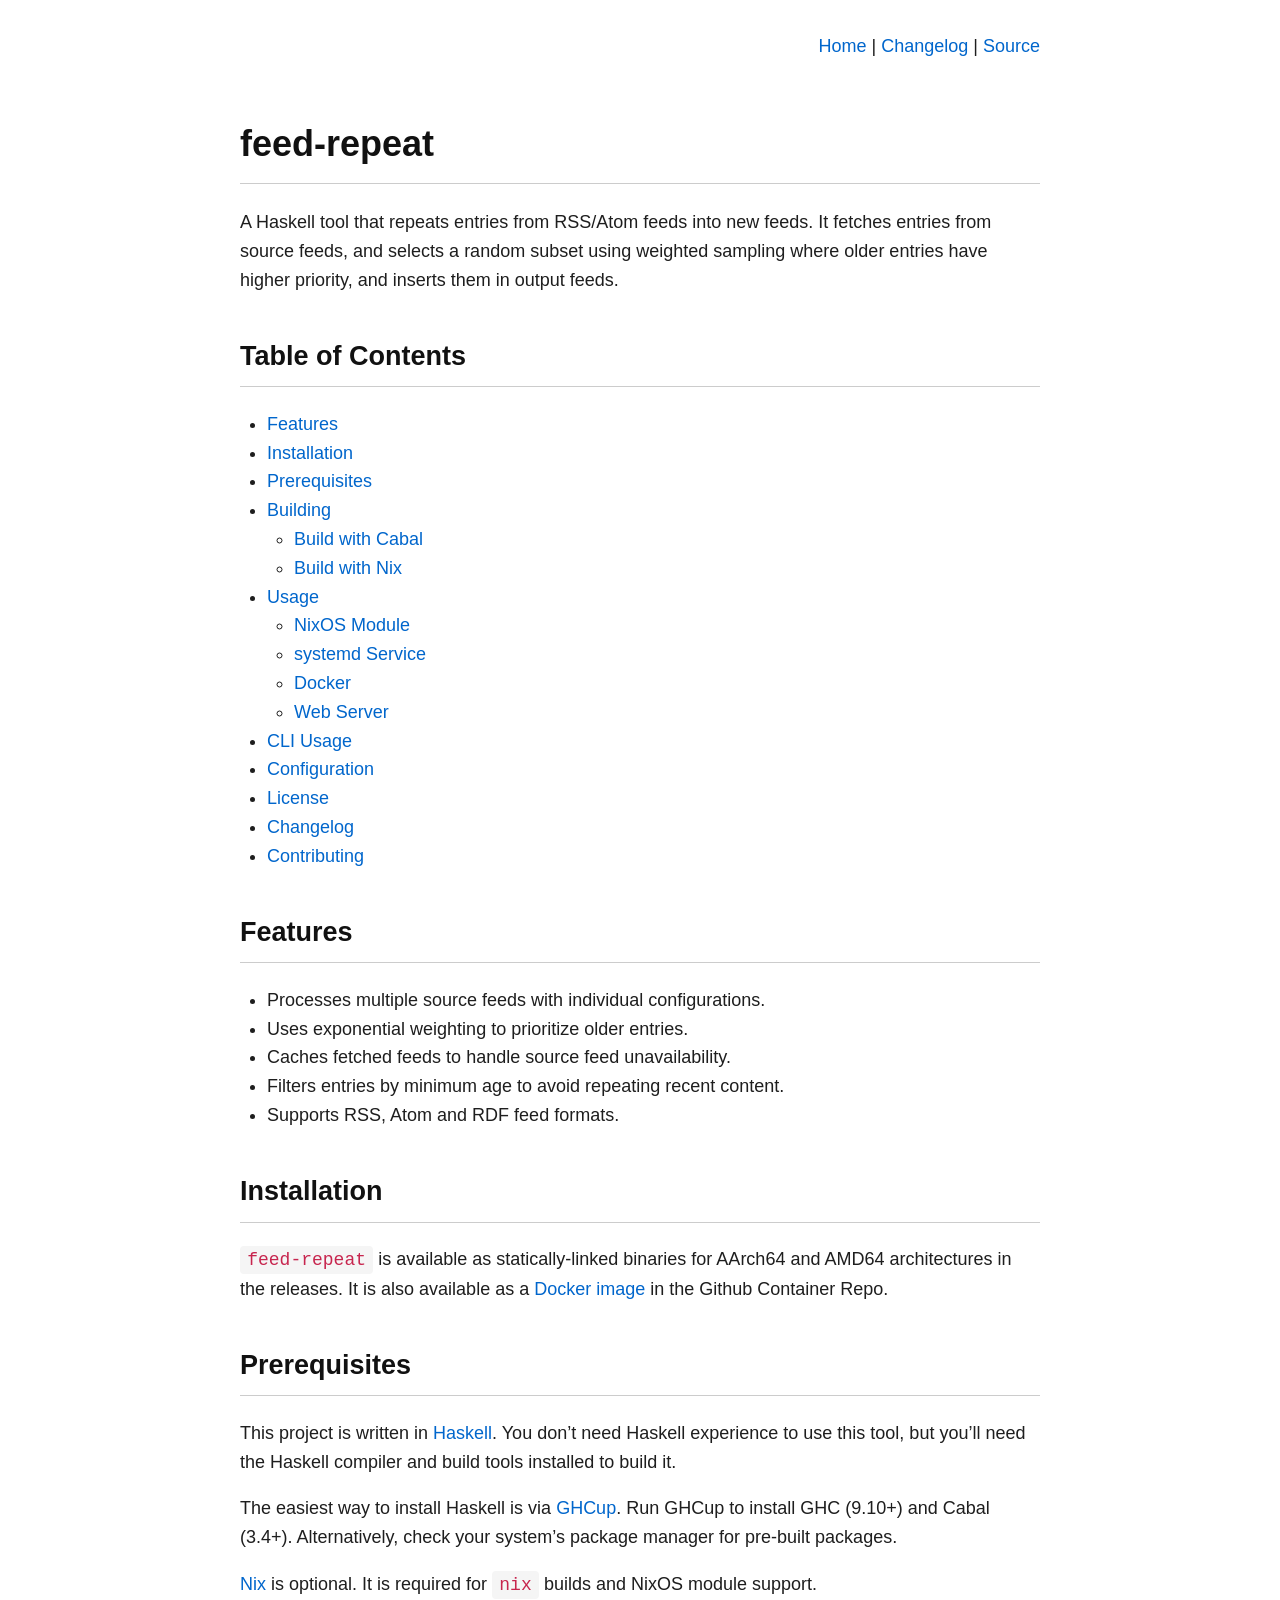
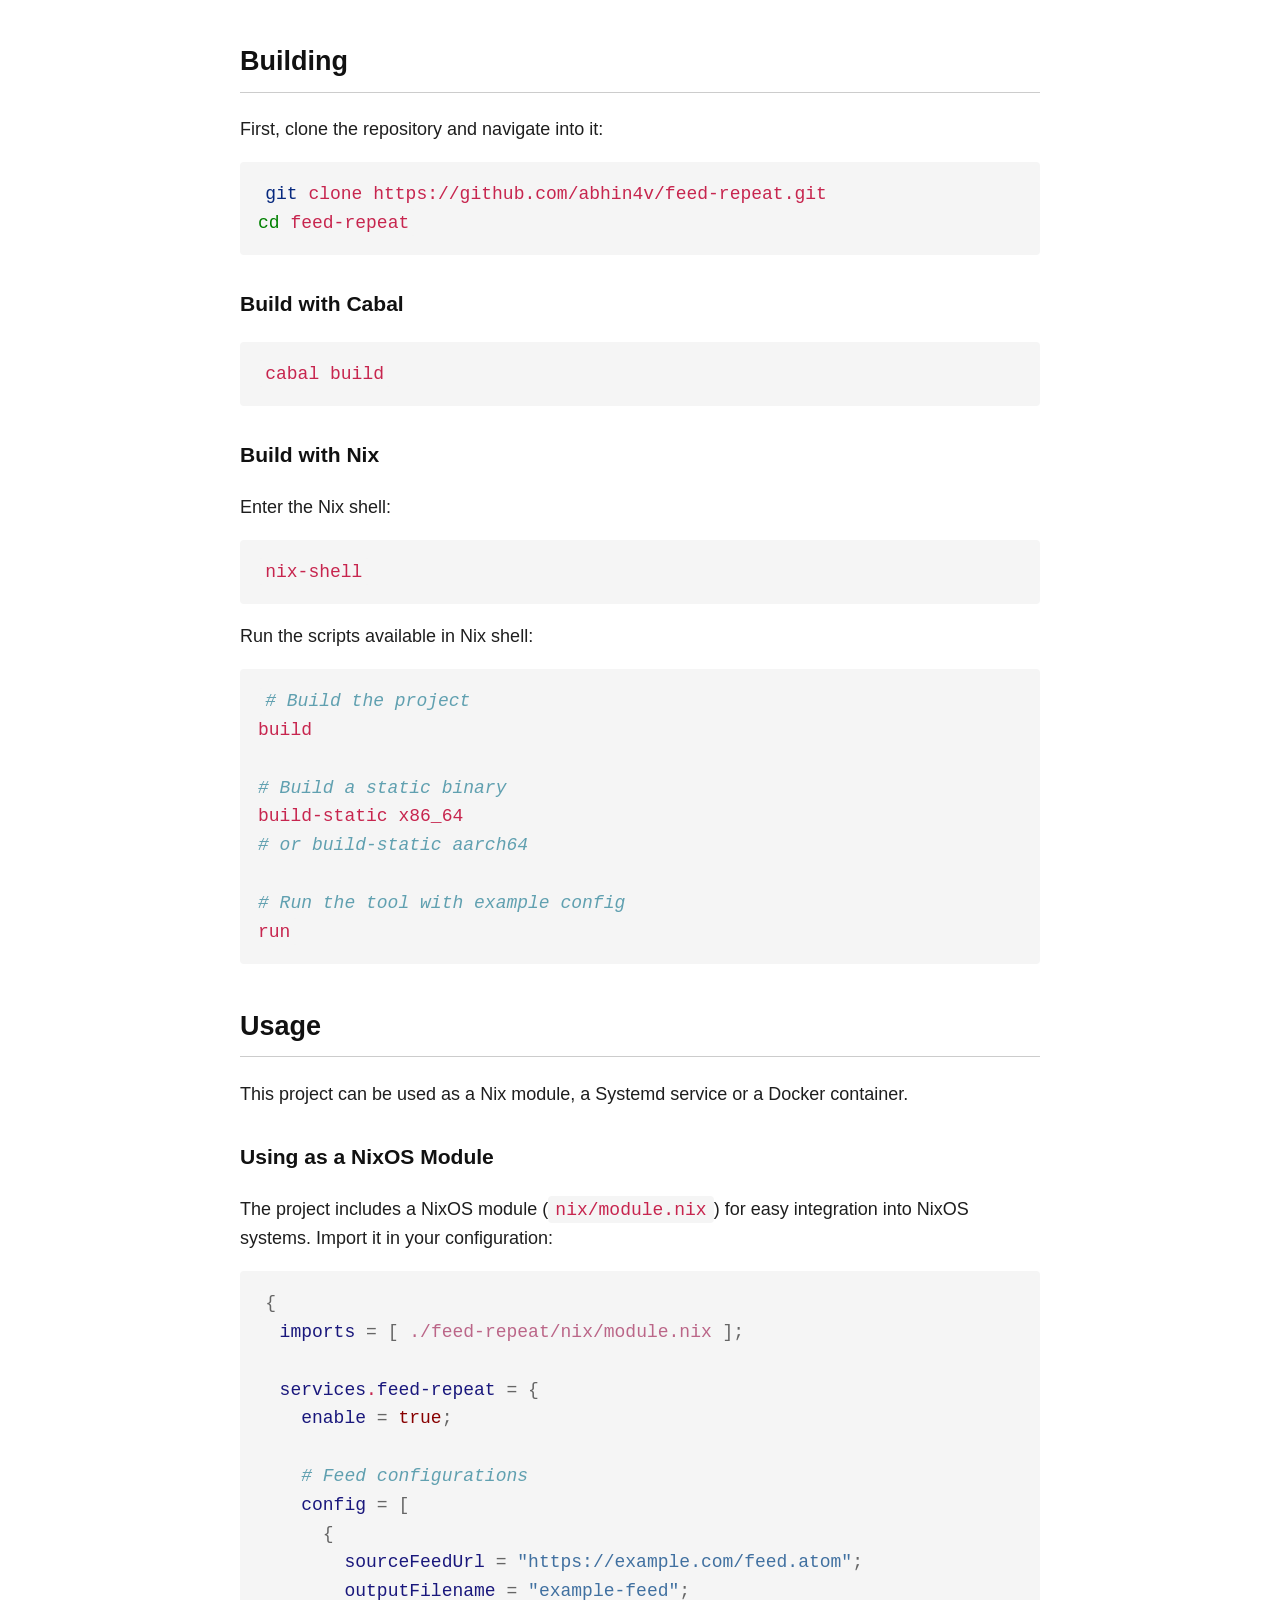
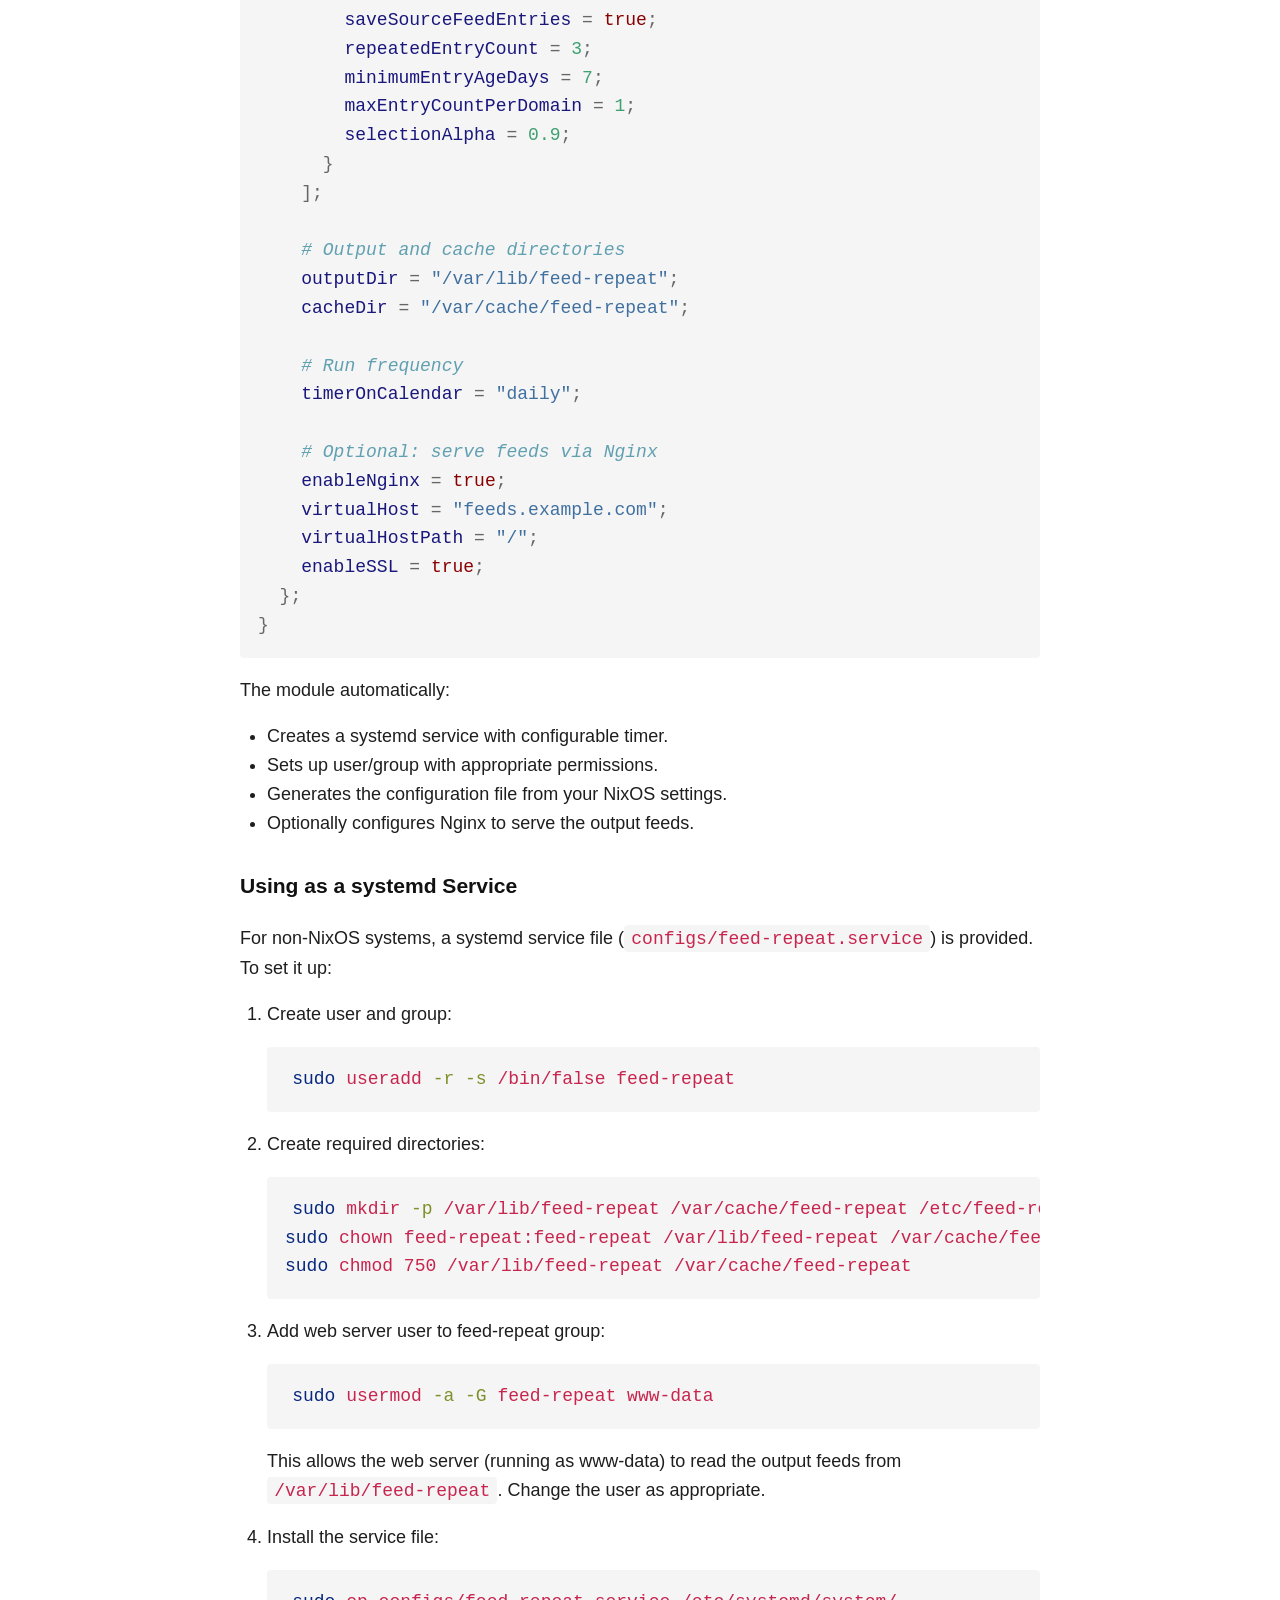
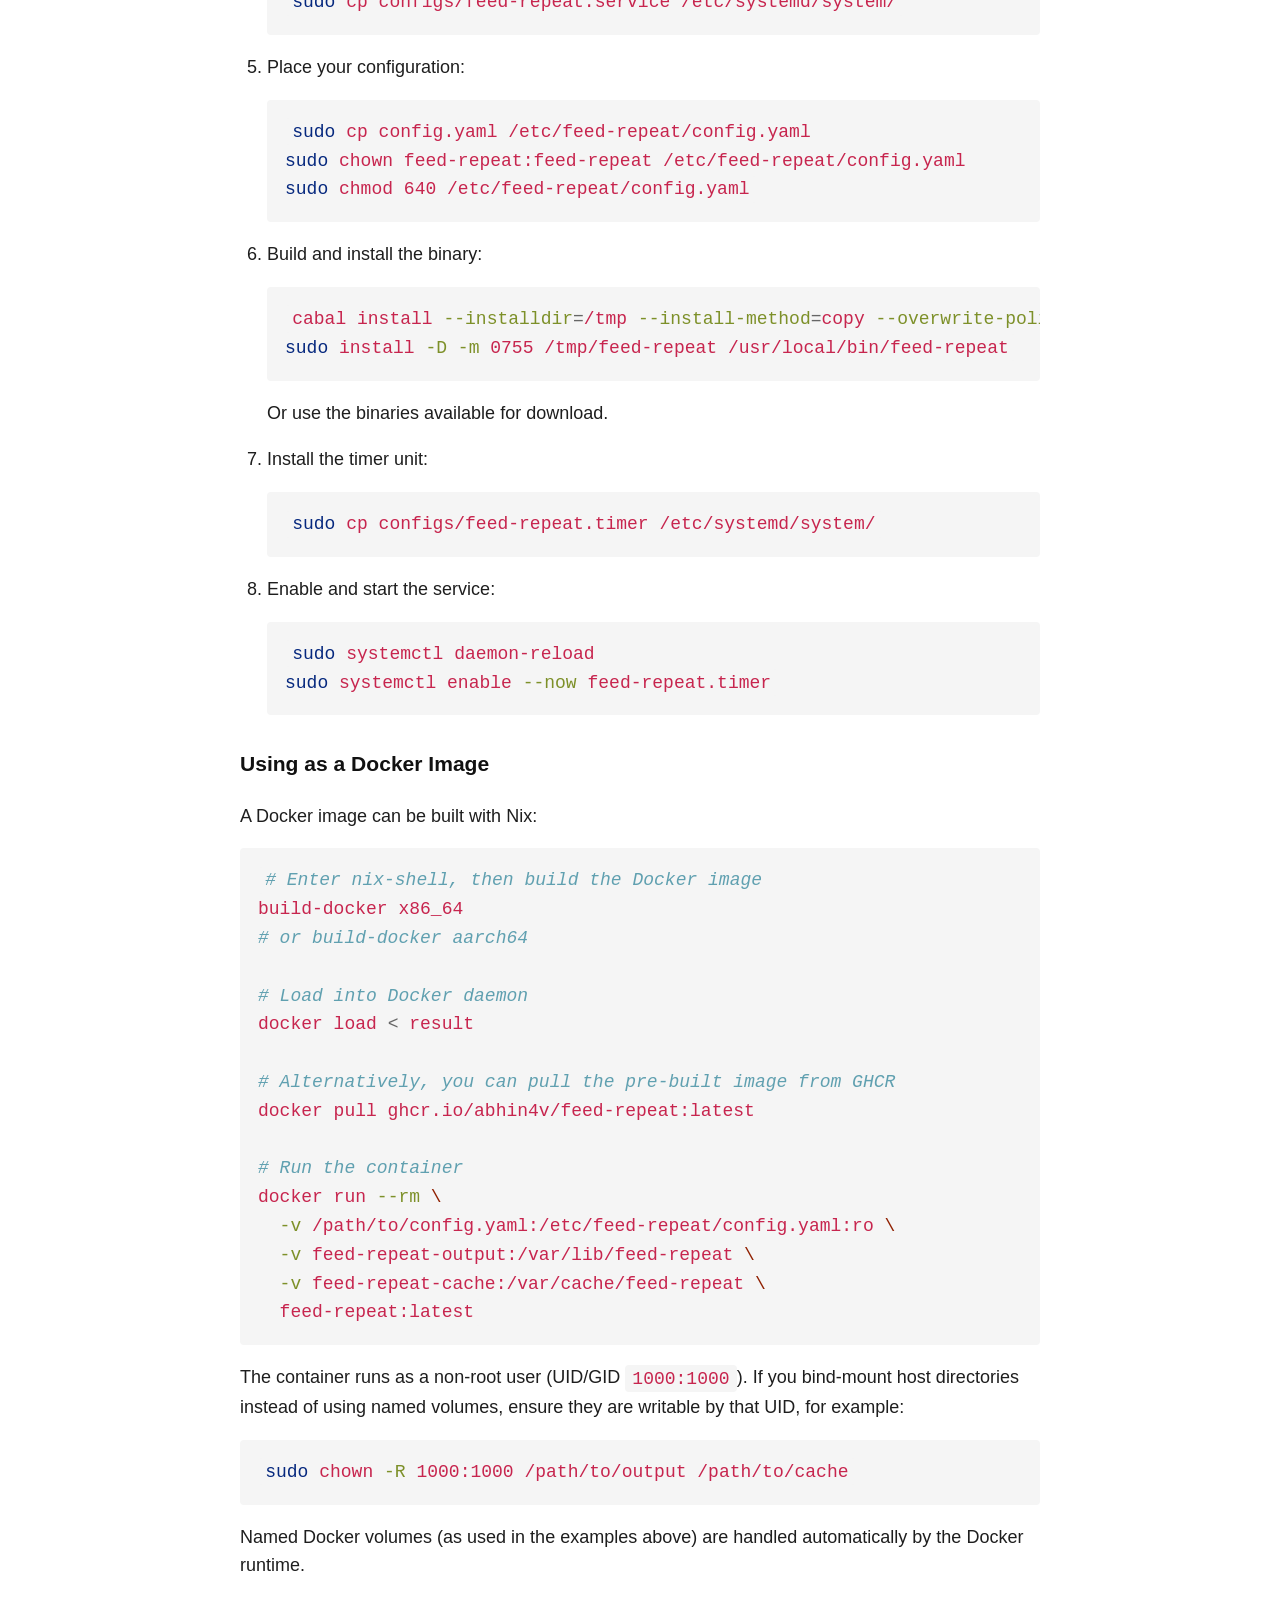
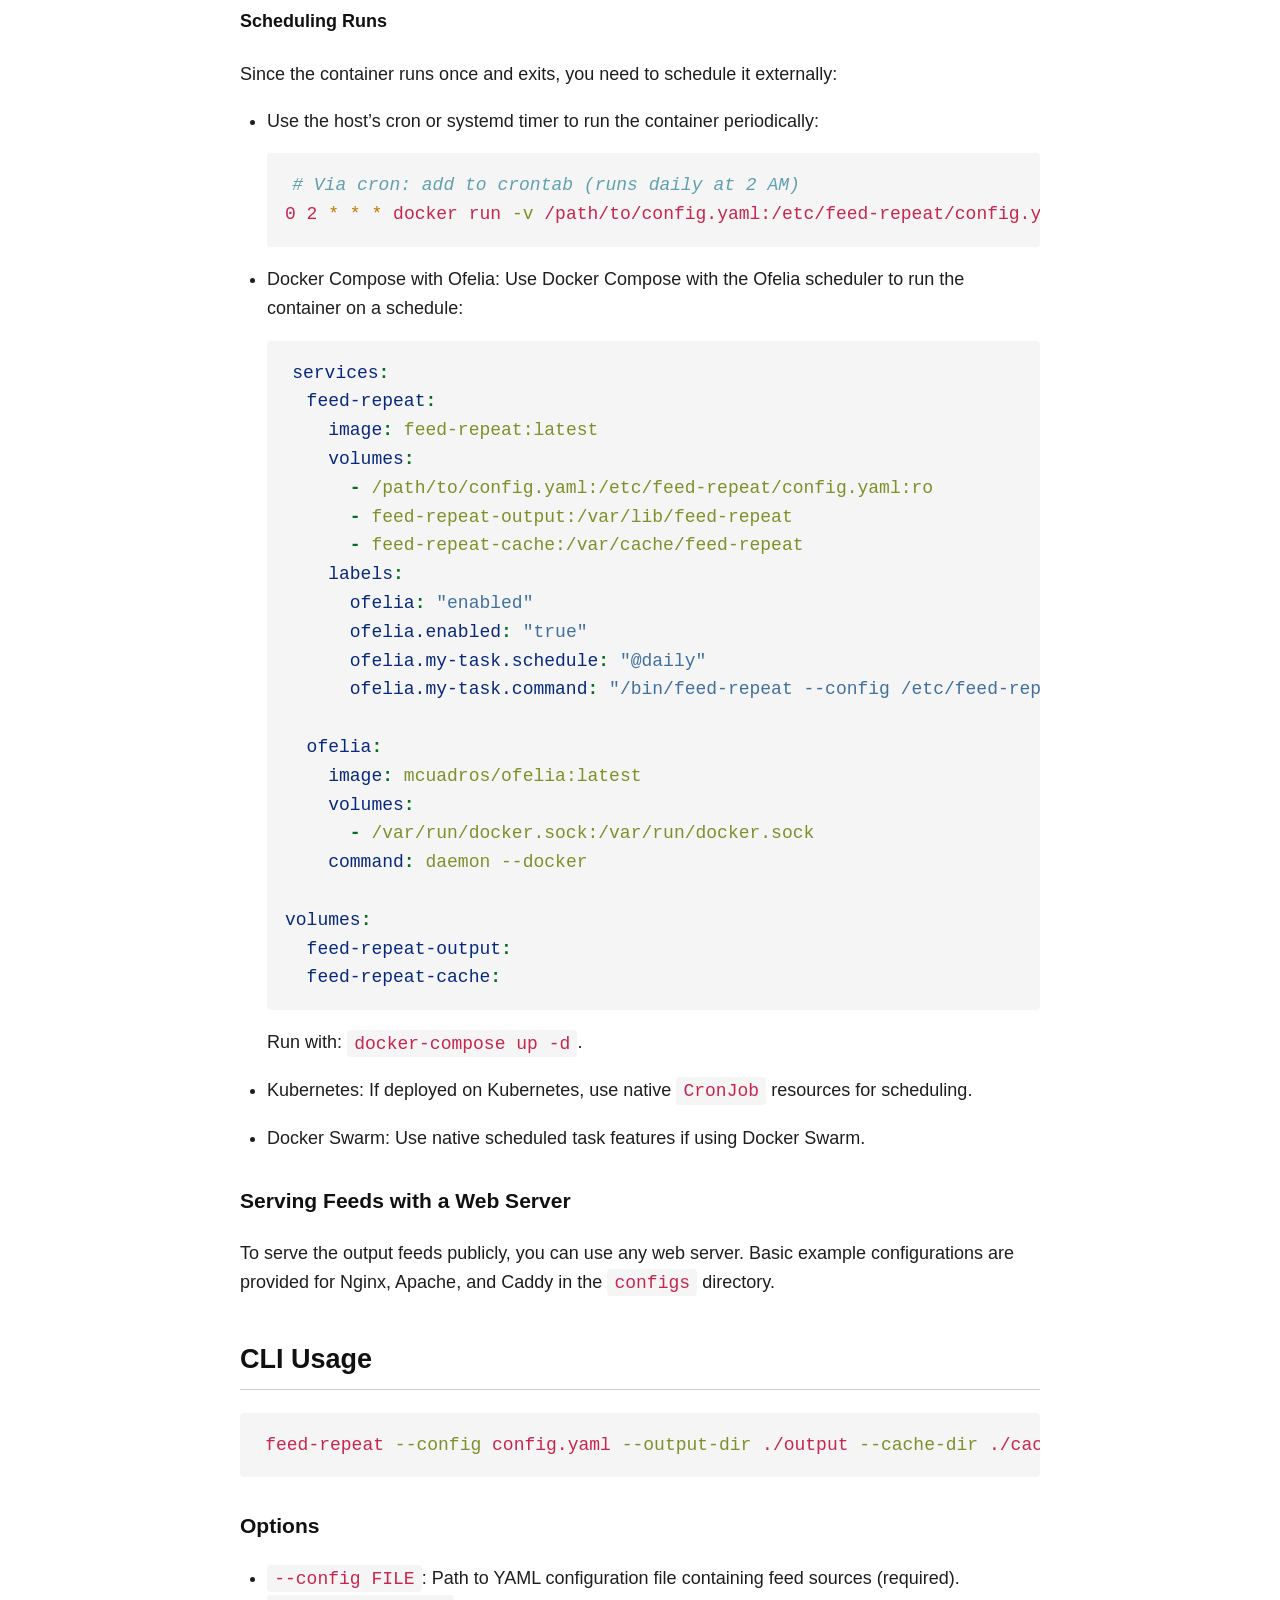
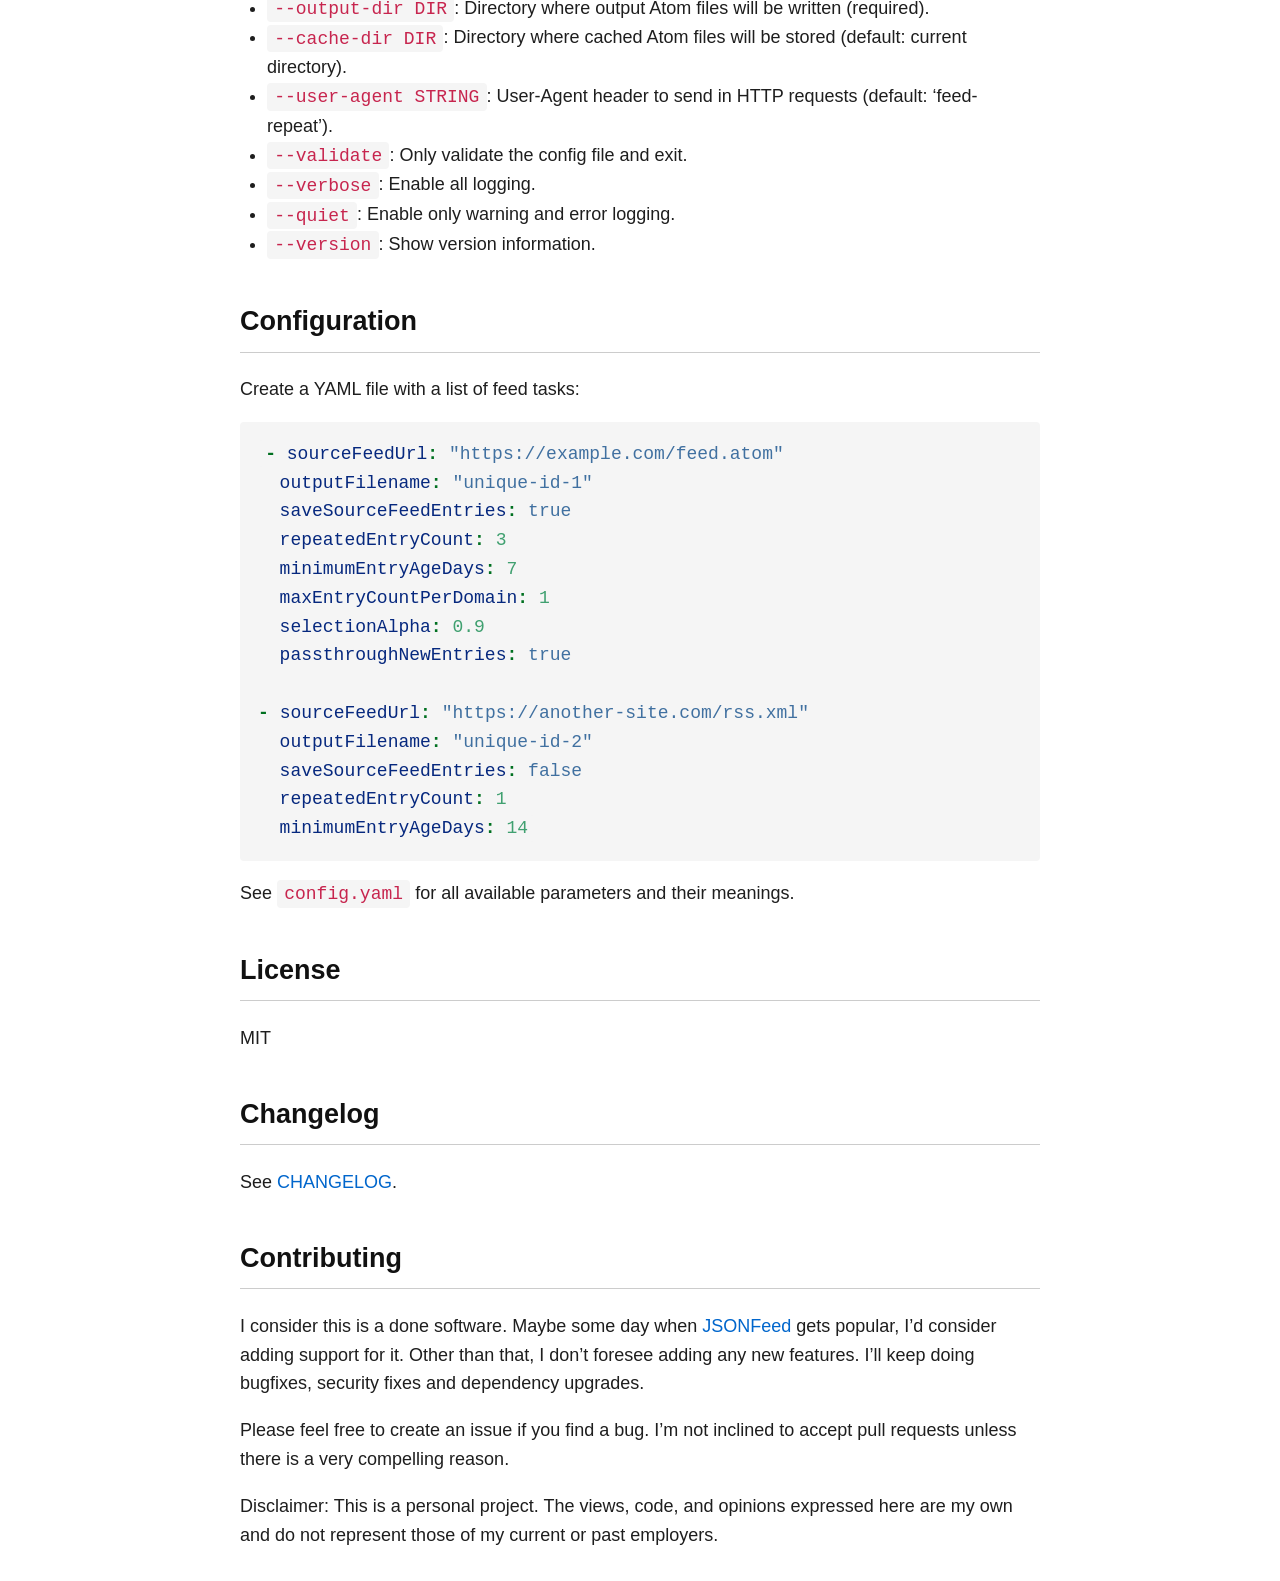
==== docs/index.html @ 61f506f1 "Adds support for configuring user-agent header" ====
<!DOCTYPE html>
<html xmlns="http://www.w3.org/1999/xhtml" lang xml:lang>
<head>
  <meta charset="utf-8" />
  <meta name="generator" content="pandoc" />
  <meta name="viewport" content="width=device-width, initial-scale=1.0, user-scalable=yes" />
  <title>feed-repeat</title>
  <style>
code{white-space: pre-wrap;}
span.smallcaps{font-variant: small-caps;}
div.columns{display: flex; gap: min(4vw, 1.5em);}
div.column{flex: auto; overflow-x: auto;}
div.hanging-indent{margin-left: 1.5em; text-indent: -1.5em;}

ul.task-list[class]{list-style: none;}
ul.task-list li input[type="checkbox"] {
font-size: inherit;
width: 0.8em;
margin: 0 0.8em 0.2em -1.6em;
vertical-align: middle;
}
.display.math{display: block; text-align: center; margin: 0.5rem auto;}

html { -webkit-text-size-adjust: 100%; }
pre > code.sourceCode { white-space: pre; position: relative; }
pre > code.sourceCode > span { display: inline-block; line-height: 1.25; }
pre > code.sourceCode > span:empty { height: 1.2em; }
.sourceCode { overflow: visible; }
code.sourceCode > span { color: inherit; text-decoration: inherit; }
div.sourceCode { margin: 1em 0; }
pre.sourceCode { margin: 0; }
@media screen {
div.sourceCode { overflow: auto; }
}
@media print {
pre > code.sourceCode { white-space: pre-wrap; }
pre > code.sourceCode > span { text-indent: -5em; padding-left: 5em; }
}
pre.numberSource code
{ counter-reset: source-line 0; }
pre.numberSource code > span
{ position: relative; left: -4em; counter-increment: source-line; }
pre.numberSource code > span > a:first-child::before
{ content: counter(source-line);
position: relative; left: -1em; text-align: right; vertical-align: baseline;
border: none; display: inline-block;
-webkit-touch-callout: none; -webkit-user-select: none;
-khtml-user-select: none; -moz-user-select: none;
-ms-user-select: none; user-select: none;
padding: 0 4px; width: 4em;
color: #aaaaaa;
}
pre.numberSource { margin-left: 3em; border-left: 1px solid #aaaaaa; padding-left: 4px; }
div.sourceCode
{ }
@media screen {
pre > code.sourceCode > span > a:first-child::before { text-decoration: underline; }
}
code span.al { color: #ff0000; font-weight: bold; } 
code span.an { color: #60a0b0; font-weight: bold; font-style: italic; } 
code span.at { color: #7d9029; } 
code span.bn { color: #40a070; } 
code span.bu { color: #008000; } 
code span.cf { color: #007020; font-weight: bold; } 
code span.ch { color: #4070a0; } 
code span.cn { color: #880000; } 
code span.co { color: #60a0b0; font-style: italic; } 
code span.cv { color: #60a0b0; font-weight: bold; font-style: italic; } 
code span.do { color: #ba2121; font-style: italic; } 
code span.dt { color: #902000; } 
code span.dv { color: #40a070; } 
code span.er { color: #ff0000; font-weight: bold; } 
code span.ex { } 
code span.fl { color: #40a070; } 
code span.fu { color: #06287e; } 
code span.im { color: #008000; font-weight: bold; } 
code span.in { color: #60a0b0; font-weight: bold; font-style: italic; } 
code span.kw { color: #007020; font-weight: bold; } 
code span.op { color: #666666; } 
code span.ot { color: #007020; } 
code span.pp { color: #bc7a00; } 
code span.sc { color: #4070a0; } 
code span.ss { color: #bb6688; } 
code span.st { color: #4070a0; } 
code span.va { color: #19177c; } 
code span.vs { color: #4070a0; } 
code span.wa { color: #60a0b0; font-weight: bold; font-style: italic; } 
</style>
  <style type="text/css">

body {
background-color: #ffffff;
color: #1e1e1e;
font-family: sans-serif;
font-size: 18px;
line-height: 1.6;
margin: 0 auto;
padding: 2rem;
max-width: 50rem;
}

h1, h2, h3, h4, h5, h6 {
color: #111111;
margin-top: 1.5em;
}
h1, h2 {
border-bottom: 1px solid #ccc;
padding-bottom: 0.3em;
}

a {
color: #0066cc;
text-decoration: none;
}
a:hover {
text-decoration: underline;
}

pre, code {
background-color: #f5f5f5;
color: #c7254e;
padding: 0.2em 0.4em;
border-radius: 4px;
font-family: monospace;
}
pre {
padding: 1em;
overflow-x: auto;
white-space: pre-wrap;
word-wrap: break-word;
}

blockquote {
border-left: 4px solid #ccc;
margin: 1em 0;
padding-left: 1em;
color: #666;
font-style: italic;
}

ul, ol {
padding-left: 1.5em;
}

table {
border-collapse: collapse;
margin: 1em 0;
width: 100%;
display: block;
overflow-x: auto;
}
table, th, td {
border: 1px solid #ccc;
}
th, td {
padding: 0.5em;
}
th {
background: #eee;
color: #111;
}

img, video, iframe {
max-width: 100%;
height: auto;
display: block;
margin: 1em auto;
}

hr {
border: none;
border-top: 1px solid #ccc;
}

p {
margin: 1em 0;
}
nav {
text-align: right;
}</style>
</head>
<body>
<nav><a href="index.html">Home</a> | <a href="CHANGELOG.html">Changelog</a> | <a href="https://github.com/abhin4v/feed-repeat">Source</a></nav>

<h1 id="feed-repeat">feed-repeat</h1>
<p>A Haskell tool that repeats entries from RSS/Atom feeds into new
feeds. It fetches entries from source feeds, and selects a random subset
using weighted sampling where older entries have higher priority, and
inserts them in output feeds.</p>
<h2 id="table-of-contents">Table of Contents</h2>
<ul>
<li><a href="#features">Features</a></li>
<li><a href="#installation">Installation</a></li>
<li><a href="#prerequisites">Prerequisites</a></li>
<li><a href="#building">Building</a>
<ul>
<li><a href="#build-with-cabal">Build with Cabal</a></li>
<li><a href="#build-with-nix">Build with Nix</a></li>
</ul></li>
<li><a href="#usage">Usage</a>
<ul>
<li><a href="#using-as-a-nixos-module">NixOS Module</a></li>
<li><a href="#using-as-a-systemd-service">systemd Service</a></li>
<li><a href="#using-as-a-docker-image">Docker</a></li>
<li><a href="#serving-feeds-with-a-web-server">Web Server</a></li>
</ul></li>
<li><a href="#cli-usage">CLI Usage</a></li>
<li><a href="#configuration">Configuration</a></li>
<li><a href="#license">License</a></li>
<li><a href="#changelog">Changelog</a></li>
<li><a href="#contributing">Contributing</a></li>
</ul>
<h2 id="features">Features</h2>
<ul>
<li>Processes multiple source feeds with individual configurations.</li>
<li>Uses exponential weighting to prioritize older entries.</li>
<li>Caches fetched feeds to handle source feed unavailability.</li>
<li>Filters entries by minimum age to avoid repeating recent
content.</li>
<li>Supports RSS, Atom and RDF feed formats.</li>
</ul>
<h2 id="installation">Installation</h2>
<p><code>feed-repeat</code> is available as statically-linked binaries
for AArch64 and AMD64 architectures in the releases. It is also
available as a <a href="https://github.com/abhin4v/feed-repeat/pkgs/container/feed-repeat">Docker
image</a> in the Github Container Repo.</p>
<h2 id="prerequisites">Prerequisites</h2>
<p>This project is written in <a href="https://www.haskell.org/">Haskell</a>. You don’t need Haskell
experience to use this tool, but you’ll need the Haskell compiler and
build tools installed to build it.</p>
<p>The easiest way to install Haskell is via <a href="https://www.haskell.org/ghcup/">GHCup</a>. Run GHCup to install
GHC (9.10+) and Cabal (3.4+). Alternatively, check your system’s package
manager for pre-built packages.</p>
<p><a href="https://nixos.org">Nix</a> is optional. It is required for
<code>nix</code> builds and NixOS module support.</p>
<h2 id="building">Building</h2>
<p>First, clone the repository and navigate into it:</p>
<div class="sourceCode" id="cb1"><pre class="sourceCode bash"><code class="sourceCode bash"><span id="cb1-1"><a href="#cb1-1" aria-hidden="true" tabindex="-1"></a><span class="fu">git</span> clone https://github.com/abhin4v/feed-repeat.git</span>
<span id="cb1-2"><a href="#cb1-2" aria-hidden="true" tabindex="-1"></a><span class="bu">cd</span> feed-repeat</span></code></pre></div>
<h3 id="build-with-cabal">Build with Cabal</h3>
<div class="sourceCode" id="cb2"><pre class="sourceCode bash"><code class="sourceCode bash"><span id="cb2-1"><a href="#cb2-1" aria-hidden="true" tabindex="-1"></a><span class="ex">cabal</span> build</span></code></pre></div>
<h3 id="build-with-nix">Build with Nix</h3>
<p>Enter the Nix shell:</p>
<div class="sourceCode" id="cb3"><pre class="sourceCode bash"><code class="sourceCode bash"><span id="cb3-1"><a href="#cb3-1" aria-hidden="true" tabindex="-1"></a><span class="ex">nix-shell</span></span></code></pre></div>
<p>Run the scripts available in Nix shell:</p>
<div class="sourceCode" id="cb4"><pre class="sourceCode bash"><code class="sourceCode bash"><span id="cb4-1"><a href="#cb4-1" aria-hidden="true" tabindex="-1"></a><span class="co"># Build the project</span></span>
<span id="cb4-2"><a href="#cb4-2" aria-hidden="true" tabindex="-1"></a><span class="ex">build</span></span>
<span id="cb4-3"><a href="#cb4-3" aria-hidden="true" tabindex="-1"></a></span>
<span id="cb4-4"><a href="#cb4-4" aria-hidden="true" tabindex="-1"></a><span class="co"># Build a static binary</span></span>
<span id="cb4-5"><a href="#cb4-5" aria-hidden="true" tabindex="-1"></a><span class="ex">build-static</span> x86_64</span>
<span id="cb4-6"><a href="#cb4-6" aria-hidden="true" tabindex="-1"></a><span class="co"># or build-static aarch64</span></span>
<span id="cb4-7"><a href="#cb4-7" aria-hidden="true" tabindex="-1"></a></span>
<span id="cb4-8"><a href="#cb4-8" aria-hidden="true" tabindex="-1"></a><span class="co"># Run the tool with example config</span></span>
<span id="cb4-9"><a href="#cb4-9" aria-hidden="true" tabindex="-1"></a><span class="ex">run</span></span></code></pre></div>
<h2 id="usage">Usage</h2>
<p>This project can be used as a Nix module, a Systemd service or a
Docker container.</p>
<h3 id="using-as-a-nixos-module">Using as a NixOS Module</h3>
<p>The project includes a NixOS module (<code>nix/module.nix</code>) for
easy integration into NixOS systems. Import it in your
configuration:</p>
<div class="sourceCode" id="cb5"><pre class="sourceCode nix"><code class="sourceCode nix"><span id="cb5-1"><a href="#cb5-1" aria-hidden="true" tabindex="-1"></a><span class="op">{</span></span>
<span id="cb5-2"><a href="#cb5-2" aria-hidden="true" tabindex="-1"></a>  <span class="va">imports</span> <span class="op">=</span> <span class="op">[</span> <span class="ss">./feed-repeat/nix/module.nix</span> <span class="op">];</span></span>
<span id="cb5-3"><a href="#cb5-3" aria-hidden="true" tabindex="-1"></a></span>
<span id="cb5-4"><a href="#cb5-4" aria-hidden="true" tabindex="-1"></a>  <span class="va">services</span>.<span class="va">feed-repeat</span> <span class="op">=</span> <span class="op">{</span></span>
<span id="cb5-5"><a href="#cb5-5" aria-hidden="true" tabindex="-1"></a>    <span class="va">enable</span> <span class="op">=</span> <span class="cn">true</span><span class="op">;</span></span>
<span id="cb5-6"><a href="#cb5-6" aria-hidden="true" tabindex="-1"></a>    </span>
<span id="cb5-7"><a href="#cb5-7" aria-hidden="true" tabindex="-1"></a>    <span class="co"># Feed configurations</span></span>
<span id="cb5-8"><a href="#cb5-8" aria-hidden="true" tabindex="-1"></a>    <span class="va">config</span> <span class="op">=</span> <span class="op">[</span></span>
<span id="cb5-9"><a href="#cb5-9" aria-hidden="true" tabindex="-1"></a>      <span class="op">{</span></span>
<span id="cb5-10"><a href="#cb5-10" aria-hidden="true" tabindex="-1"></a>        <span class="va">sourceFeedUrl</span> <span class="op">=</span> <span class="st">&quot;https://example.com/feed.atom&quot;</span><span class="op">;</span></span>
<span id="cb5-11"><a href="#cb5-11" aria-hidden="true" tabindex="-1"></a>        <span class="va">outputFilename</span> <span class="op">=</span> <span class="st">&quot;example-feed&quot;</span><span class="op">;</span></span>
<span id="cb5-12"><a href="#cb5-12" aria-hidden="true" tabindex="-1"></a>        <span class="va">saveSourceFeedEntries</span> <span class="op">=</span> <span class="cn">true</span><span class="op">;</span></span>
<span id="cb5-13"><a href="#cb5-13" aria-hidden="true" tabindex="-1"></a>        <span class="va">repeatedEntryCount</span> <span class="op">=</span> <span class="dv">3</span><span class="op">;</span></span>
<span id="cb5-14"><a href="#cb5-14" aria-hidden="true" tabindex="-1"></a>        <span class="va">minimumEntryAgeDays</span> <span class="op">=</span> <span class="dv">7</span><span class="op">;</span></span>
<span id="cb5-15"><a href="#cb5-15" aria-hidden="true" tabindex="-1"></a>        <span class="va">maxEntryCountPerDomain</span> <span class="op">=</span> <span class="dv">1</span><span class="op">;</span></span>
<span id="cb5-16"><a href="#cb5-16" aria-hidden="true" tabindex="-1"></a>        <span class="va">selectionAlpha</span> <span class="op">=</span> <span class="fl">0.9</span><span class="op">;</span></span>
<span id="cb5-17"><a href="#cb5-17" aria-hidden="true" tabindex="-1"></a>      <span class="op">}</span></span>
<span id="cb5-18"><a href="#cb5-18" aria-hidden="true" tabindex="-1"></a>    <span class="op">];</span></span>
<span id="cb5-19"><a href="#cb5-19" aria-hidden="true" tabindex="-1"></a>    </span>
<span id="cb5-20"><a href="#cb5-20" aria-hidden="true" tabindex="-1"></a>    <span class="co"># Output and cache directories</span></span>
<span id="cb5-21"><a href="#cb5-21" aria-hidden="true" tabindex="-1"></a>    <span class="va">outputDir</span> <span class="op">=</span> <span class="st">&quot;/var/lib/feed-repeat&quot;</span><span class="op">;</span></span>
<span id="cb5-22"><a href="#cb5-22" aria-hidden="true" tabindex="-1"></a>    <span class="va">cacheDir</span> <span class="op">=</span> <span class="st">&quot;/var/cache/feed-repeat&quot;</span><span class="op">;</span></span>
<span id="cb5-23"><a href="#cb5-23" aria-hidden="true" tabindex="-1"></a>    </span>
<span id="cb5-24"><a href="#cb5-24" aria-hidden="true" tabindex="-1"></a>    <span class="co"># Run frequency</span></span>
<span id="cb5-25"><a href="#cb5-25" aria-hidden="true" tabindex="-1"></a>    <span class="va">timerOnCalendar</span> <span class="op">=</span> <span class="st">&quot;daily&quot;</span><span class="op">;</span></span>
<span id="cb5-26"><a href="#cb5-26" aria-hidden="true" tabindex="-1"></a>    </span>
<span id="cb5-27"><a href="#cb5-27" aria-hidden="true" tabindex="-1"></a>    <span class="co"># Optional: serve feeds via Nginx</span></span>
<span id="cb5-28"><a href="#cb5-28" aria-hidden="true" tabindex="-1"></a>    <span class="va">enableNginx</span> <span class="op">=</span> <span class="cn">true</span><span class="op">;</span></span>
<span id="cb5-29"><a href="#cb5-29" aria-hidden="true" tabindex="-1"></a>    <span class="va">virtualHost</span> <span class="op">=</span> <span class="st">&quot;feeds.example.com&quot;</span><span class="op">;</span></span>
<span id="cb5-30"><a href="#cb5-30" aria-hidden="true" tabindex="-1"></a>    <span class="va">virtualHostPath</span> <span class="op">=</span> <span class="st">&quot;/&quot;</span><span class="op">;</span></span>
<span id="cb5-31"><a href="#cb5-31" aria-hidden="true" tabindex="-1"></a>    <span class="va">enableSSL</span> <span class="op">=</span> <span class="cn">true</span><span class="op">;</span></span>
<span id="cb5-32"><a href="#cb5-32" aria-hidden="true" tabindex="-1"></a>  <span class="op">};</span></span>
<span id="cb5-33"><a href="#cb5-33" aria-hidden="true" tabindex="-1"></a><span class="op">}</span></span></code></pre></div>
<p>The module automatically:</p>
<ul>
<li>Creates a systemd service with configurable timer.</li>
<li>Sets up user/group with appropriate permissions.</li>
<li>Generates the configuration file from your NixOS settings.</li>
<li>Optionally configures Nginx to serve the output feeds.</li>
</ul>
<h3 id="using-as-a-systemd-service">Using as a systemd Service</h3>
<p>For non-NixOS systems, a systemd service file
(<code>configs/feed-repeat.service</code>) is provided. To set it
up:</p>
<ol type="1">
<li><p>Create user and group:</p>
<div class="sourceCode" id="cb6"><pre class="sourceCode bash"><code class="sourceCode bash"><span id="cb6-1"><a href="#cb6-1" aria-hidden="true" tabindex="-1"></a><span class="fu">sudo</span> useradd <span class="at">-r</span> <span class="at">-s</span> /bin/false feed-repeat</span></code></pre></div></li>
<li><p>Create required directories:</p>
<div class="sourceCode" id="cb7"><pre class="sourceCode bash"><code class="sourceCode bash"><span id="cb7-1"><a href="#cb7-1" aria-hidden="true" tabindex="-1"></a><span class="fu">sudo</span> mkdir <span class="at">-p</span> /var/lib/feed-repeat /var/cache/feed-repeat /etc/feed-repeat</span>
<span id="cb7-2"><a href="#cb7-2" aria-hidden="true" tabindex="-1"></a><span class="fu">sudo</span> chown feed-repeat:feed-repeat /var/lib/feed-repeat /var/cache/feed-repeat</span>
<span id="cb7-3"><a href="#cb7-3" aria-hidden="true" tabindex="-1"></a><span class="fu">sudo</span> chmod 750 /var/lib/feed-repeat /var/cache/feed-repeat</span></code></pre></div></li>
<li><p>Add web server user to feed-repeat group:</p>
<div class="sourceCode" id="cb8"><pre class="sourceCode bash"><code class="sourceCode bash"><span id="cb8-1"><a href="#cb8-1" aria-hidden="true" tabindex="-1"></a><span class="fu">sudo</span> usermod <span class="at">-a</span> <span class="at">-G</span> feed-repeat www-data</span></code></pre></div>
<p>This allows the web server (running as www-data) to read the output
feeds from <code>/var/lib/feed-repeat</code>. Change the user as
appropriate.</p></li>
<li><p>Install the service file:</p>
<div class="sourceCode" id="cb9"><pre class="sourceCode bash"><code class="sourceCode bash"><span id="cb9-1"><a href="#cb9-1" aria-hidden="true" tabindex="-1"></a><span class="fu">sudo</span> cp configs/feed-repeat.service /etc/systemd/system/</span></code></pre></div></li>
<li><p>Place your configuration:</p>
<div class="sourceCode" id="cb10"><pre class="sourceCode bash"><code class="sourceCode bash"><span id="cb10-1"><a href="#cb10-1" aria-hidden="true" tabindex="-1"></a><span class="fu">sudo</span> cp config.yaml /etc/feed-repeat/config.yaml</span>
<span id="cb10-2"><a href="#cb10-2" aria-hidden="true" tabindex="-1"></a><span class="fu">sudo</span> chown feed-repeat:feed-repeat /etc/feed-repeat/config.yaml</span>
<span id="cb10-3"><a href="#cb10-3" aria-hidden="true" tabindex="-1"></a><span class="fu">sudo</span> chmod 640 /etc/feed-repeat/config.yaml</span></code></pre></div></li>
<li><p>Build and install the binary:</p>
<div class="sourceCode" id="cb11"><pre class="sourceCode bash"><code class="sourceCode bash"><span id="cb11-1"><a href="#cb11-1" aria-hidden="true" tabindex="-1"></a><span class="ex">cabal</span> install <span class="at">--installdir</span><span class="op">=</span>/tmp <span class="at">--install-method</span><span class="op">=</span>copy <span class="at">--overwrite-policy</span><span class="op">=</span>always</span>
<span id="cb11-2"><a href="#cb11-2" aria-hidden="true" tabindex="-1"></a><span class="fu">sudo</span> install <span class="at">-D</span> <span class="at">-m</span> 0755 /tmp/feed-repeat /usr/local/bin/feed-repeat</span></code></pre></div>
<p>Or use the binaries available for download.</p></li>
<li><p>Install the timer unit:</p>
<div class="sourceCode" id="cb12"><pre class="sourceCode bash"><code class="sourceCode bash"><span id="cb12-1"><a href="#cb12-1" aria-hidden="true" tabindex="-1"></a><span class="fu">sudo</span> cp configs/feed-repeat.timer /etc/systemd/system/</span></code></pre></div></li>
<li><p>Enable and start the service:</p>
<div class="sourceCode" id="cb13"><pre class="sourceCode bash"><code class="sourceCode bash"><span id="cb13-1"><a href="#cb13-1" aria-hidden="true" tabindex="-1"></a><span class="fu">sudo</span> systemctl daemon-reload</span>
<span id="cb13-2"><a href="#cb13-2" aria-hidden="true" tabindex="-1"></a><span class="fu">sudo</span> systemctl enable <span class="at">--now</span> feed-repeat.timer</span></code></pre></div></li>
</ol>
<h3 id="using-as-a-docker-image">Using as a Docker Image</h3>
<p>A Docker image can be built with Nix:</p>
<div class="sourceCode" id="cb14"><pre class="sourceCode bash"><code class="sourceCode bash"><span id="cb14-1"><a href="#cb14-1" aria-hidden="true" tabindex="-1"></a><span class="co"># Enter nix-shell, then build the Docker image</span></span>
<span id="cb14-2"><a href="#cb14-2" aria-hidden="true" tabindex="-1"></a><span class="ex">build-docker</span> x86_64</span>
<span id="cb14-3"><a href="#cb14-3" aria-hidden="true" tabindex="-1"></a><span class="co"># or build-docker aarch64</span></span>
<span id="cb14-4"><a href="#cb14-4" aria-hidden="true" tabindex="-1"></a></span>
<span id="cb14-5"><a href="#cb14-5" aria-hidden="true" tabindex="-1"></a><span class="co"># Load into Docker daemon</span></span>
<span id="cb14-6"><a href="#cb14-6" aria-hidden="true" tabindex="-1"></a><span class="ex">docker</span> load <span class="op">&lt;</span> result</span>
<span id="cb14-7"><a href="#cb14-7" aria-hidden="true" tabindex="-1"></a></span>
<span id="cb14-8"><a href="#cb14-8" aria-hidden="true" tabindex="-1"></a><span class="co"># Alternatively, you can pull the pre-built image from GHCR</span></span>
<span id="cb14-9"><a href="#cb14-9" aria-hidden="true" tabindex="-1"></a><span class="ex">docker</span> pull ghcr.io/abhin4v/feed-repeat:latest</span>
<span id="cb14-10"><a href="#cb14-10" aria-hidden="true" tabindex="-1"></a></span>
<span id="cb14-11"><a href="#cb14-11" aria-hidden="true" tabindex="-1"></a><span class="co"># Run the container</span></span>
<span id="cb14-12"><a href="#cb14-12" aria-hidden="true" tabindex="-1"></a><span class="ex">docker</span> run <span class="at">--rm</span> <span class="dt">\</span></span>
<span id="cb14-13"><a href="#cb14-13" aria-hidden="true" tabindex="-1"></a>  <span class="at">-v</span> /path/to/config.yaml:/etc/feed-repeat/config.yaml:ro <span class="dt">\</span></span>
<span id="cb14-14"><a href="#cb14-14" aria-hidden="true" tabindex="-1"></a>  <span class="at">-v</span> feed-repeat-output:/var/lib/feed-repeat <span class="dt">\</span></span>
<span id="cb14-15"><a href="#cb14-15" aria-hidden="true" tabindex="-1"></a>  <span class="at">-v</span> feed-repeat-cache:/var/cache/feed-repeat <span class="dt">\</span></span>
<span id="cb14-16"><a href="#cb14-16" aria-hidden="true" tabindex="-1"></a>  feed-repeat:latest</span></code></pre></div>
<p>The container runs as a non-root user (UID/GID
<code>1000:1000</code>). If you bind-mount host directories instead of
using named volumes, ensure they are writable by that UID, for
example:</p>
<div class="sourceCode" id="cb15"><pre class="sourceCode bash"><code class="sourceCode bash"><span id="cb15-1"><a href="#cb15-1" aria-hidden="true" tabindex="-1"></a><span class="fu">sudo</span> chown <span class="at">-R</span> 1000:1000 /path/to/output /path/to/cache</span></code></pre></div>
<p>Named Docker volumes (as used in the examples above) are handled
automatically by the Docker runtime.</p>
<h4 id="scheduling-runs">Scheduling Runs</h4>
<p>Since the container runs once and exits, you need to schedule it
externally:</p>
<ul>
<li><p>Use the host’s cron or systemd timer to run the container
periodically:</p>
<div class="sourceCode" id="cb16"><pre class="sourceCode bash"><code class="sourceCode bash"><span id="cb16-1"><a href="#cb16-1" aria-hidden="true" tabindex="-1"></a><span class="co"># Via cron: add to crontab (runs daily at 2 AM)</span></span>
<span id="cb16-2"><a href="#cb16-2" aria-hidden="true" tabindex="-1"></a><span class="ex">0</span> 2 <span class="pp">*</span> <span class="pp">*</span> <span class="pp">*</span> docker run <span class="at">-v</span> /path/to/config.yaml:/etc/feed-repeat/config.yaml:ro <span class="at">-v</span> feed-repeat-output:/var/lib/feed-repeat <span class="at">-v</span> feed-repeat-cache:/var/cache/feed-repeat feed-repeat:latest</span></code></pre></div></li>
<li><p>Docker Compose with Ofelia: Use Docker Compose with the Ofelia
scheduler to run the container on a schedule:</p>
<div class="sourceCode" id="cb17"><pre class="sourceCode yaml"><code class="sourceCode yaml"><span id="cb17-1"><a href="#cb17-1" aria-hidden="true" tabindex="-1"></a><span class="fu">services</span><span class="kw">:</span></span>
<span id="cb17-2"><a href="#cb17-2" aria-hidden="true" tabindex="-1"></a><span class="at">  </span><span class="fu">feed-repeat</span><span class="kw">:</span></span>
<span id="cb17-3"><a href="#cb17-3" aria-hidden="true" tabindex="-1"></a><span class="at">    </span><span class="fu">image</span><span class="kw">:</span><span class="at"> feed-repeat:latest</span></span>
<span id="cb17-4"><a href="#cb17-4" aria-hidden="true" tabindex="-1"></a><span class="at">    </span><span class="fu">volumes</span><span class="kw">:</span></span>
<span id="cb17-5"><a href="#cb17-5" aria-hidden="true" tabindex="-1"></a><span class="at">      </span><span class="kw">-</span><span class="at"> /path/to/config.yaml:/etc/feed-repeat/config.yaml:ro</span></span>
<span id="cb17-6"><a href="#cb17-6" aria-hidden="true" tabindex="-1"></a><span class="at">      </span><span class="kw">-</span><span class="at"> feed-repeat-output:/var/lib/feed-repeat</span></span>
<span id="cb17-7"><a href="#cb17-7" aria-hidden="true" tabindex="-1"></a><span class="at">      </span><span class="kw">-</span><span class="at"> feed-repeat-cache:/var/cache/feed-repeat</span></span>
<span id="cb17-8"><a href="#cb17-8" aria-hidden="true" tabindex="-1"></a><span class="at">    </span><span class="fu">labels</span><span class="kw">:</span></span>
<span id="cb17-9"><a href="#cb17-9" aria-hidden="true" tabindex="-1"></a><span class="at">      </span><span class="fu">ofelia</span><span class="kw">:</span><span class="at"> </span><span class="st">&quot;enabled&quot;</span></span>
<span id="cb17-10"><a href="#cb17-10" aria-hidden="true" tabindex="-1"></a><span class="at">      </span><span class="fu">ofelia.enabled</span><span class="kw">:</span><span class="at"> </span><span class="st">&quot;true&quot;</span></span>
<span id="cb17-11"><a href="#cb17-11" aria-hidden="true" tabindex="-1"></a><span class="at">      </span><span class="fu">ofelia.my-task.schedule</span><span class="kw">:</span><span class="at"> </span><span class="st">&quot;@daily&quot;</span></span>
<span id="cb17-12"><a href="#cb17-12" aria-hidden="true" tabindex="-1"></a><span class="at">      </span><span class="fu">ofelia.my-task.command</span><span class="kw">:</span><span class="at"> </span><span class="st">&quot;/bin/feed-repeat --config /etc/feed-repeat/config.yaml --output-dir /var/lib/feed-repeat --cache-dir /var/cache/feed-repeat&quot;</span></span>
<span id="cb17-13"><a href="#cb17-13" aria-hidden="true" tabindex="-1"></a></span>
<span id="cb17-14"><a href="#cb17-14" aria-hidden="true" tabindex="-1"></a><span class="at">  </span><span class="fu">ofelia</span><span class="kw">:</span></span>
<span id="cb17-15"><a href="#cb17-15" aria-hidden="true" tabindex="-1"></a><span class="at">    </span><span class="fu">image</span><span class="kw">:</span><span class="at"> mcuadros/ofelia:latest</span></span>
<span id="cb17-16"><a href="#cb17-16" aria-hidden="true" tabindex="-1"></a><span class="at">    </span><span class="fu">volumes</span><span class="kw">:</span></span>
<span id="cb17-17"><a href="#cb17-17" aria-hidden="true" tabindex="-1"></a><span class="at">      </span><span class="kw">-</span><span class="at"> /var/run/docker.sock:/var/run/docker.sock</span></span>
<span id="cb17-18"><a href="#cb17-18" aria-hidden="true" tabindex="-1"></a><span class="at">    </span><span class="fu">command</span><span class="kw">:</span><span class="at"> daemon --docker</span></span>
<span id="cb17-19"><a href="#cb17-19" aria-hidden="true" tabindex="-1"></a></span>
<span id="cb17-20"><a href="#cb17-20" aria-hidden="true" tabindex="-1"></a><span class="fu">volumes</span><span class="kw">:</span></span>
<span id="cb17-21"><a href="#cb17-21" aria-hidden="true" tabindex="-1"></a><span class="at">  </span><span class="fu">feed-repeat-output</span><span class="kw">:</span></span>
<span id="cb17-22"><a href="#cb17-22" aria-hidden="true" tabindex="-1"></a><span class="at">  </span><span class="fu">feed-repeat-cache</span><span class="kw">:</span></span></code></pre></div>
<p>Run with: <code>docker-compose up -d</code>.</p></li>
<li><p>Kubernetes: If deployed on Kubernetes, use native
<code>CronJob</code> resources for scheduling.</p></li>
<li><p>Docker Swarm: Use native scheduled task features if using Docker
Swarm.</p></li>
</ul>
<h3 id="serving-feeds-with-a-web-server">Serving Feeds with a Web
Server</h3>
<p>To serve the output feeds publicly, you can use any web server. Basic
example configurations are provided for Nginx, Apache, and Caddy in the
<code>configs</code> directory.</p>
<h2 id="cli-usage">CLI Usage</h2>
<div class="sourceCode" id="cb18"><pre class="sourceCode bash"><code class="sourceCode bash"><span id="cb18-1"><a href="#cb18-1" aria-hidden="true" tabindex="-1"></a><span class="ex">feed-repeat</span> <span class="at">--config</span> config.yaml <span class="at">--output-dir</span> ./output <span class="at">--cache-dir</span> ./cache</span></code></pre></div>
<h3 id="options">Options</h3>
<ul>
<li><code>--config FILE</code>: Path to YAML configuration file
containing feed sources (required).</li>
<li><code>--output-dir DIR</code>: Directory where output Atom files
will be written (required).</li>
<li><code>--cache-dir DIR</code>: Directory where cached Atom files will
be stored (default: current directory).</li>
<li><code>--user-agent STRING</code>: User-Agent header to send in HTTP
requests (default: ‘feed-repeat’).</li>
<li><code>--validate</code>: Only validate the config file and
exit.</li>
<li><code>--verbose</code>: Enable all logging.</li>
<li><code>--quiet</code>: Enable only warning and error logging.</li>
<li><code>--version</code>: Show version information.</li>
</ul>
<h2 id="configuration">Configuration</h2>
<p>Create a YAML file with a list of feed tasks:</p>
<div class="sourceCode" id="cb19"><pre class="sourceCode yaml"><code class="sourceCode yaml"><span id="cb19-1"><a href="#cb19-1" aria-hidden="true" tabindex="-1"></a><span class="kw">-</span><span class="at"> </span><span class="fu">sourceFeedUrl</span><span class="kw">:</span><span class="at"> </span><span class="st">&quot;https://example.com/feed.atom&quot;</span></span>
<span id="cb19-2"><a href="#cb19-2" aria-hidden="true" tabindex="-1"></a><span class="at">  </span><span class="fu">outputFilename</span><span class="kw">:</span><span class="at"> </span><span class="st">&quot;unique-id-1&quot;</span></span>
<span id="cb19-3"><a href="#cb19-3" aria-hidden="true" tabindex="-1"></a><span class="at">  </span><span class="fu">saveSourceFeedEntries</span><span class="kw">:</span><span class="at"> </span><span class="ch">true</span></span>
<span id="cb19-4"><a href="#cb19-4" aria-hidden="true" tabindex="-1"></a><span class="at">  </span><span class="fu">repeatedEntryCount</span><span class="kw">:</span><span class="at"> </span><span class="dv">3</span></span>
<span id="cb19-5"><a href="#cb19-5" aria-hidden="true" tabindex="-1"></a><span class="at">  </span><span class="fu">minimumEntryAgeDays</span><span class="kw">:</span><span class="at"> </span><span class="dv">7</span></span>
<span id="cb19-6"><a href="#cb19-6" aria-hidden="true" tabindex="-1"></a><span class="at">  </span><span class="fu">maxEntryCountPerDomain</span><span class="kw">:</span><span class="at"> </span><span class="dv">1</span></span>
<span id="cb19-7"><a href="#cb19-7" aria-hidden="true" tabindex="-1"></a><span class="at">  </span><span class="fu">selectionAlpha</span><span class="kw">:</span><span class="at"> </span><span class="fl">0.9</span></span>
<span id="cb19-8"><a href="#cb19-8" aria-hidden="true" tabindex="-1"></a><span class="at">  </span><span class="fu">passthroughNewEntries</span><span class="kw">:</span><span class="at"> </span><span class="ch">true</span></span>
<span id="cb19-9"><a href="#cb19-9" aria-hidden="true" tabindex="-1"></a></span>
<span id="cb19-10"><a href="#cb19-10" aria-hidden="true" tabindex="-1"></a><span class="kw">-</span><span class="at"> </span><span class="fu">sourceFeedUrl</span><span class="kw">:</span><span class="at"> </span><span class="st">&quot;https://another-site.com/rss.xml&quot;</span></span>
<span id="cb19-11"><a href="#cb19-11" aria-hidden="true" tabindex="-1"></a><span class="at">  </span><span class="fu">outputFilename</span><span class="kw">:</span><span class="at"> </span><span class="st">&quot;unique-id-2&quot;</span></span>
<span id="cb19-12"><a href="#cb19-12" aria-hidden="true" tabindex="-1"></a><span class="at">  </span><span class="fu">saveSourceFeedEntries</span><span class="kw">:</span><span class="at"> </span><span class="ch">false</span></span>
<span id="cb19-13"><a href="#cb19-13" aria-hidden="true" tabindex="-1"></a><span class="at">  </span><span class="fu">repeatedEntryCount</span><span class="kw">:</span><span class="at"> </span><span class="dv">1</span></span>
<span id="cb19-14"><a href="#cb19-14" aria-hidden="true" tabindex="-1"></a><span class="at">  </span><span class="fu">minimumEntryAgeDays</span><span class="kw">:</span><span class="at"> </span><span class="dv">14</span></span></code></pre></div>
<p>See <code>config.yaml</code> for all available parameters and their
meanings.</p>
<h2 id="license">License</h2>
<p>MIT</p>
<h2 id="changelog">Changelog</h2>
<p>See <a href="CHANGELOG.html">CHANGELOG</a>.</p>
<h2 id="contributing">Contributing</h2>
<p>I consider this is a done software. Maybe some day when <a href="https://www.jsonfeed.org/">JSONFeed</a> gets popular, I’d consider
adding support for it. Other than that, I don’t foresee adding any new
features. I’ll keep doing bugfixes, security fixes and dependency
upgrades.</p>
<p>Please feel free to create an issue if you find a bug. I’m not
inclined to accept pull requests unless there is a very compelling
reason.</p>
<p>Disclaimer: This is a personal project. The views, code, and opinions
expressed here are my own and do not represent those of my current or
past employers.</p>
</body>
</html>
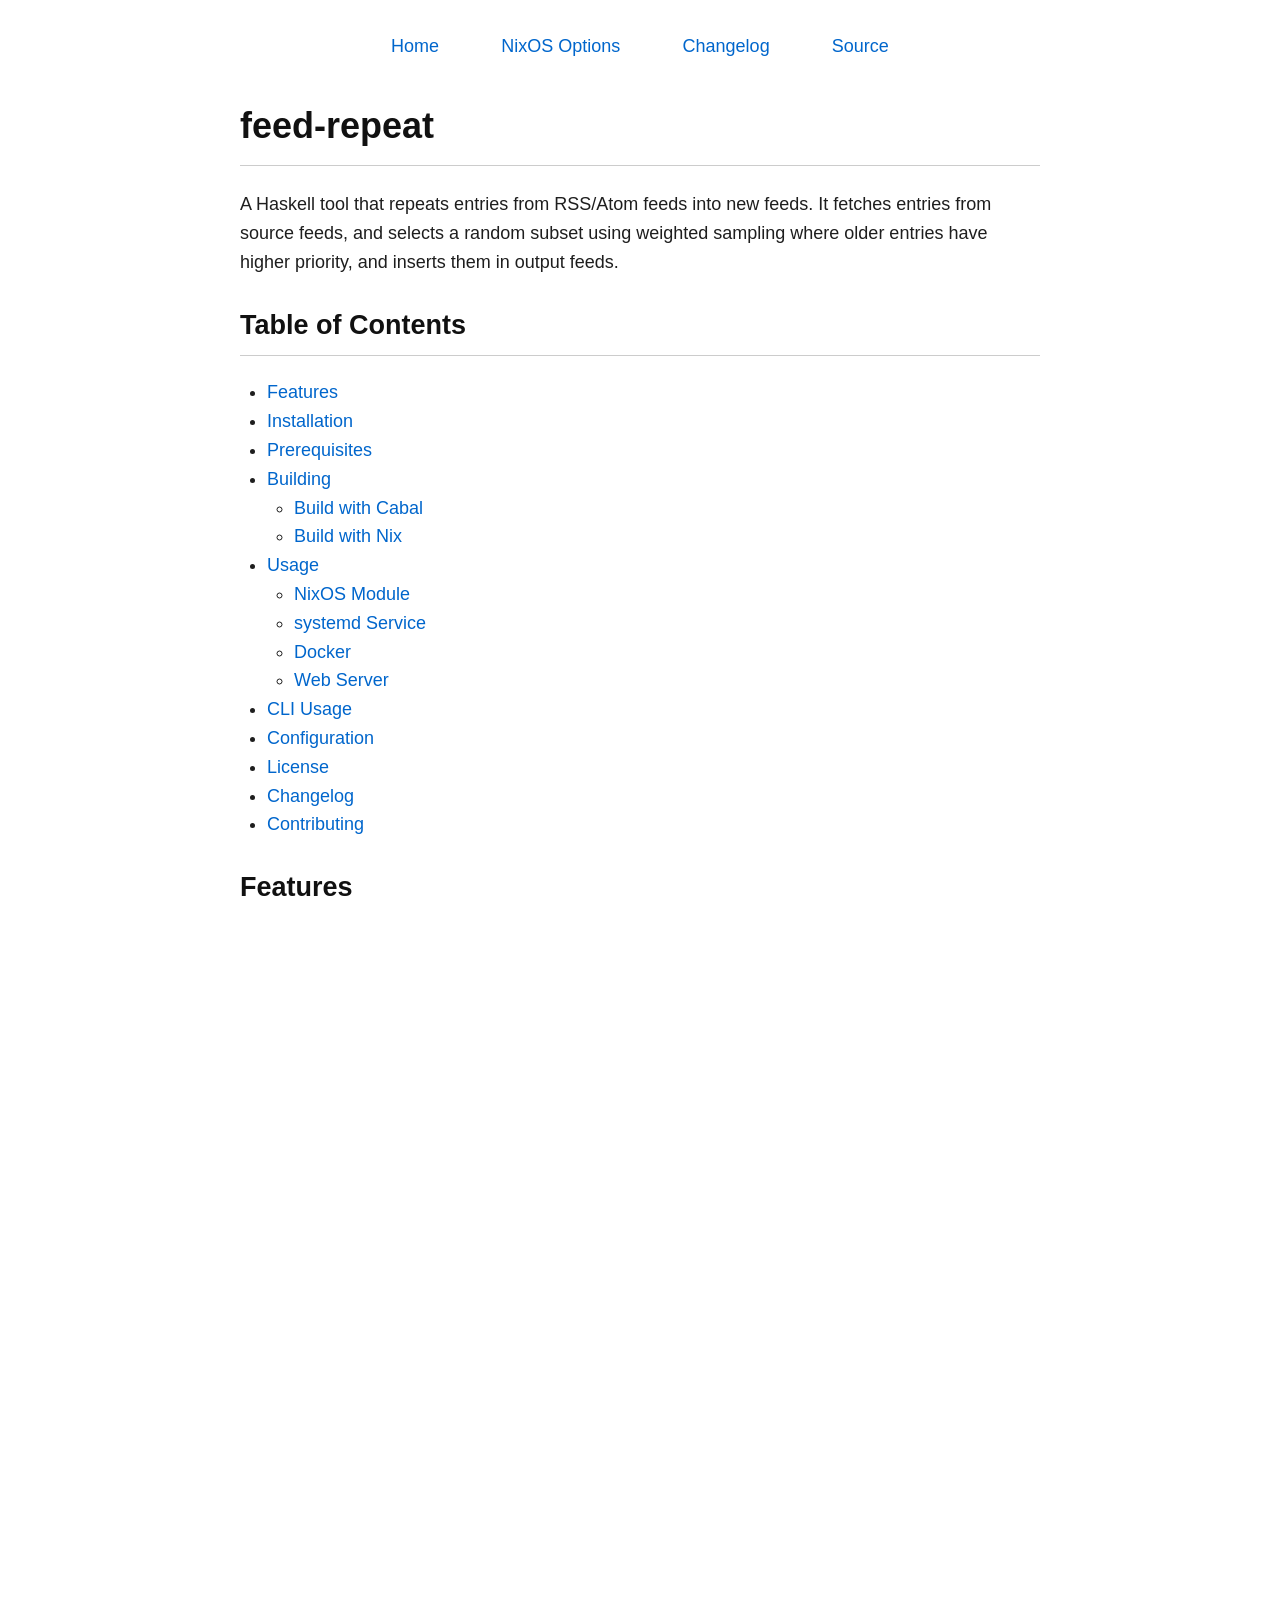
==== commit 15b25245: "Improves website styling" ====
--- a/docs/index.html
+++ b/docs/index.html
@@ -1,186 +1,96 @@
 <!DOCTYPE html>
-<html xmlns="http://www.w3.org/1999/xhtml" lang xml:lang>
+<html xmlns="http://www.w3.org/1999/xhtml" lang="" xml:lang="">
 <head>
   <meta charset="utf-8" />
   <meta name="generator" content="pandoc" />
   <meta name="viewport" content="width=device-width, initial-scale=1.0, user-scalable=yes" />
   <title>feed-repeat</title>
   <style>
-code{white-space: pre-wrap;}
-span.smallcaps{font-variant: small-caps;}
-div.columns{display: flex; gap: min(4vw, 1.5em);}
-div.column{flex: auto; overflow-x: auto;}
-div.hanging-indent{margin-left: 1.5em; text-indent: -1.5em;}
-
-ul.task-list[class]{list-style: none;}
-ul.task-list li input[type="checkbox"] {
-font-size: inherit;
-width: 0.8em;
-margin: 0 0.8em 0.2em -1.6em;
-vertical-align: middle;
-}
-.display.math{display: block; text-align: center; margin: 0.5rem auto;}
-
-html { -webkit-text-size-adjust: 100%; }
-pre > code.sourceCode { white-space: pre; position: relative; }
-pre > code.sourceCode > span { display: inline-block; line-height: 1.25; }
-pre > code.sourceCode > span:empty { height: 1.2em; }
-.sourceCode { overflow: visible; }
-code.sourceCode > span { color: inherit; text-decoration: inherit; }
-div.sourceCode { margin: 1em 0; }
-pre.sourceCode { margin: 0; }
-@media screen {
-div.sourceCode { overflow: auto; }
-}
-@media print {
-pre > code.sourceCode { white-space: pre-wrap; }
-pre > code.sourceCode > span { text-indent: -5em; padding-left: 5em; }
-}
-pre.numberSource code
-{ counter-reset: source-line 0; }
-pre.numberSource code > span
-{ position: relative; left: -4em; counter-increment: source-line; }
-pre.numberSource code > span > a:first-child::before
-{ content: counter(source-line);
-position: relative; left: -1em; text-align: right; vertical-align: baseline;
-border: none; display: inline-block;
--webkit-touch-callout: none; -webkit-user-select: none;
--khtml-user-select: none; -moz-user-select: none;
--ms-user-select: none; user-select: none;
-padding: 0 4px; width: 4em;
-color: #aaaaaa;
-}
-pre.numberSource { margin-left: 3em; border-left: 1px solid #aaaaaa; padding-left: 4px; }
-div.sourceCode
-{ }
-@media screen {
-pre > code.sourceCode > span > a:first-child::before { text-decoration: underline; }
-}
-code span.al { color: #ff0000; font-weight: bold; } 
-code span.an { color: #60a0b0; font-weight: bold; font-style: italic; } 
-code span.at { color: #7d9029; } 
-code span.bn { color: #40a070; } 
-code span.bu { color: #008000; } 
-code span.cf { color: #007020; font-weight: bold; } 
-code span.ch { color: #4070a0; } 
-code span.cn { color: #880000; } 
-code span.co { color: #60a0b0; font-style: italic; } 
-code span.cv { color: #60a0b0; font-weight: bold; font-style: italic; } 
-code span.do { color: #ba2121; font-style: italic; } 
-code span.dt { color: #902000; } 
-code span.dv { color: #40a070; } 
-code span.er { color: #ff0000; font-weight: bold; } 
-code span.ex { } 
-code span.fl { color: #40a070; } 
-code span.fu { color: #06287e; } 
-code span.im { color: #008000; font-weight: bold; } 
-code span.in { color: #60a0b0; font-weight: bold; font-style: italic; } 
-code span.kw { color: #007020; font-weight: bold; } 
-code span.op { color: #666666; } 
-code span.ot { color: #007020; } 
-code span.pp { color: #bc7a00; } 
-code span.sc { color: #4070a0; } 
-code span.ss { color: #bb6688; } 
-code span.st { color: #4070a0; } 
-code span.va { color: #19177c; } 
-code span.vs { color: #4070a0; } 
-code span.wa { color: #60a0b0; font-weight: bold; font-style: italic; } 
-</style>
-  <style type="text/css">
-
-body {
-background-color: #ffffff;
-color: #1e1e1e;
-font-family: sans-serif;
-font-size: 18px;
-line-height: 1.6;
-margin: 0 auto;
-padding: 2rem;
-max-width: 50rem;
-}
-
-h1, h2, h3, h4, h5, h6 {
-color: #111111;
-margin-top: 1.5em;
-}
-h1, h2 {
-border-bottom: 1px solid #ccc;
-padding-bottom: 0.3em;
-}
-
-a {
-color: #0066cc;
-text-decoration: none;
-}
-a:hover {
-text-decoration: underline;
-}
-
-pre, code {
-background-color: #f5f5f5;
-color: #c7254e;
-padding: 0.2em 0.4em;
-border-radius: 4px;
-font-family: monospace;
-}
-pre {
-padding: 1em;
-overflow-x: auto;
-white-space: pre-wrap;
-word-wrap: break-word;
-}
-
-blockquote {
-border-left: 4px solid #ccc;
-margin: 1em 0;
-padding-left: 1em;
-color: #666;
-font-style: italic;
-}
-
-ul, ol {
-padding-left: 1.5em;
-}
-
-table {
-border-collapse: collapse;
-margin: 1em 0;
-width: 100%;
-display: block;
-overflow-x: auto;
-}
-table, th, td {
-border: 1px solid #ccc;
-}
-th, td {
-padding: 0.5em;
-}
-th {
-background: #eee;
-color: #111;
-}
-
-img, video, iframe {
-max-width: 100%;
-height: auto;
-display: block;
-margin: 1em auto;
-}
-
-hr {
-border: none;
-border-top: 1px solid #ccc;
-}
-
-p {
-margin: 1em 0;
-}
-nav {
-text-align: right;
-}</style>
+    code{white-space: pre-wrap;}
+    span.smallcaps{font-variant: small-caps;}
+    div.columns{display: flex; gap: min(4vw, 1.5em);}
+    div.column{flex: auto; overflow-x: auto;}
+    div.hanging-indent{margin-left: 1.5em; text-indent: -1.5em;}
+    /* The extra [class] is a hack that increases specificity enough to
+       override a similar rule in reveal.js */
+    ul.task-list[class]{list-style: none;}
+    ul.task-list li input[type="checkbox"] {
+      font-size: inherit;
+      width: 0.8em;
+      margin: 0 0.8em 0.2em -1.6em;
+      vertical-align: middle;
+    }
+    .display.math{display: block; text-align: center; margin: 0.5rem auto;}
+    /* CSS for syntax highlighting */
+    html { -webkit-text-size-adjust: 100%; }
+    pre > code.sourceCode { white-space: pre; position: relative; }
+    pre > code.sourceCode > span { display: inline-block; line-height: 1.25; }
+    pre > code.sourceCode > span:empty { height: 1.2em; }
+    .sourceCode { overflow: visible; }
+    code.sourceCode > span { color: inherit; text-decoration: inherit; }
+    div.sourceCode { margin: 1em 0; }
+    pre.sourceCode { margin: 0; }
+    @media screen {
+    div.sourceCode { overflow: auto; }
+    }
+    @media print {
+    pre > code.sourceCode { white-space: pre-wrap; }
+    pre > code.sourceCode > span { text-indent: -5em; padding-left: 5em; }
+    }
+    pre.numberSource code
+      { counter-reset: source-line 0; }
+    pre.numberSource code > span
+      { position: relative; left: -4em; counter-increment: source-line; }
+    pre.numberSource code > span > a:first-child::before
+      { content: counter(source-line);
+        position: relative; left: -1em; text-align: right; vertical-align: baseline;
+        border: none; display: inline-block;
+        -webkit-touch-callout: none; -webkit-user-select: none;
+        -khtml-user-select: none; -moz-user-select: none;
+        -ms-user-select: none; user-select: none;
+        padding: 0 4px; width: 4em;
+        color: #aaaaaa;
+      }
+    pre.numberSource { margin-left: 3em; border-left: 1px solid #aaaaaa;  padding-left: 4px; }
+    div.sourceCode
+      {   }
+    @media screen {
+    pre > code.sourceCode > span > a:first-child::before { text-decoration: underline; }
+    }
+    code span.al { color: #ff0000; font-weight: bold; } /* Alert */
+    code span.an { color: #60a0b0; font-weight: bold; font-style: italic; } /* Annotation */
+    code span.at { color: #7d9029; } /* Attribute */
+    code span.bn { color: #40a070; } /* BaseN */
+    code span.bu { color: #008000; } /* BuiltIn */
+    code span.cf { color: #007020; font-weight: bold; } /* ControlFlow */
+    code span.ch { color: #4070a0; } /* Char */
+    code span.cn { color: #880000; } /* Constant */
+    code span.co { color: #60a0b0; font-style: italic; } /* Comment */
+    code span.cv { color: #60a0b0; font-weight: bold; font-style: italic; } /* CommentVar */
+    code span.do { color: #ba2121; font-style: italic; } /* Documentation */
+    code span.dt { color: #902000; } /* DataType */
+    code span.dv { color: #40a070; } /* DecVal */
+    code span.er { color: #ff0000; font-weight: bold; } /* Error */
+    code span.ex { } /* Extension */
+    code span.fl { color: #40a070; } /* Float */
+    code span.fu { color: #06287e; } /* Function */
+    code span.im { color: #008000; font-weight: bold; } /* Import */
+    code span.in { color: #60a0b0; font-weight: bold; font-style: italic; } /* Information */
+    code span.kw { color: #007020; font-weight: bold; } /* Keyword */
+    code span.op { color: #666666; } /* Operator */
+    code span.ot { color: #007020; } /* Other */
+    code span.pp { color: #bc7a00; } /* Preprocessor */
+    code span.sc { color: #4070a0; } /* SpecialChar */
+    code span.ss { color: #bb6688; } /* SpecialString */
+    code span.st { color: #4070a0; } /* String */
+    code span.va { color: #19177c; } /* Variable */
+    code span.vs { color: #4070a0; } /* VerbatimString */
+    code span.wa { color: #60a0b0; font-weight: bold; font-style: italic; } /* Warning */
+  </style>
+  <link rel="stylesheet" href="light.css" />
 </head>
 <body>
-<nav><a href="index.html">Home</a> | <a href="CHANGELOG.html">Changelog</a> | <a href="https://github.com/abhin4v/feed-repeat">Source</a></nav>
+<nav><a href="index.html">Home</a><a href="nix-module-options.html">NixOS Options</a><a href="CHANGELOG.html">Changelog</a><a href="https://github.com/abhin4v/feed-repeat">Source</a></nav>
 
 <h1 id="feed-repeat">feed-repeat</h1>
 <p>A Haskell tool that repeats entries from RSS/Atom feeds into new
@@ -222,28 +132,35 @@
 <h2 id="installation">Installation</h2>
 <p><code>feed-repeat</code> is available as statically-linked binaries
 for AArch64 and AMD64 architectures in the releases. It is also
-available as a <a href="https://github.com/abhin4v/feed-repeat/pkgs/container/feed-repeat">Docker
+available as a <a
+href="https://github.com/abhin4v/feed-repeat/pkgs/container/feed-repeat">Docker
 image</a> in the Github Container Repo.</p>
 <h2 id="prerequisites">Prerequisites</h2>
-<p>This project is written in <a href="https://www.haskell.org/">Haskell</a>. You don’t need Haskell
+<p>This project is written in <a
+href="https://www.haskell.org/">Haskell</a>. You don’t need Haskell
 experience to use this tool, but you’ll need the Haskell compiler and
 build tools installed to build it.</p>
-<p>The easiest way to install Haskell is via <a href="https://www.haskell.org/ghcup/">GHCup</a>. Run GHCup to install
+<p>The easiest way to install Haskell is via <a
+href="https://www.haskell.org/ghcup/">GHCup</a>. Run GHCup to install
 GHC (9.10+) and Cabal (3.4+). Alternatively, check your system’s package
 manager for pre-built packages.</p>
 <p><a href="https://nixos.org">Nix</a> is optional. It is required for
 <code>nix</code> builds and NixOS module support.</p>
 <h2 id="building">Building</h2>
 <p>First, clone the repository and navigate into it:</p>
-<div class="sourceCode" id="cb1"><pre class="sourceCode bash"><code class="sourceCode bash"><span id="cb1-1"><a href="#cb1-1" aria-hidden="true" tabindex="-1"></a><span class="fu">git</span> clone https://github.com/abhin4v/feed-repeat.git</span>
+<div class="sourceCode" id="cb1"><pre
+class="sourceCode bash"><code class="sourceCode bash"><span id="cb1-1"><a href="#cb1-1" aria-hidden="true" tabindex="-1"></a><span class="fu">git</span> clone https://github.com/abhin4v/feed-repeat.git</span>
 <span id="cb1-2"><a href="#cb1-2" aria-hidden="true" tabindex="-1"></a><span class="bu">cd</span> feed-repeat</span></code></pre></div>
 <h3 id="build-with-cabal">Build with Cabal</h3>
-<div class="sourceCode" id="cb2"><pre class="sourceCode bash"><code class="sourceCode bash"><span id="cb2-1"><a href="#cb2-1" aria-hidden="true" tabindex="-1"></a><span class="ex">cabal</span> build</span></code></pre></div>
+<div class="sourceCode" id="cb2"><pre
+class="sourceCode bash"><code class="sourceCode bash"><span id="cb2-1"><a href="#cb2-1" aria-hidden="true" tabindex="-1"></a><span class="ex">cabal</span> build</span></code></pre></div>
 <h3 id="build-with-nix">Build with Nix</h3>
 <p>Enter the Nix shell:</p>
-<div class="sourceCode" id="cb3"><pre class="sourceCode bash"><code class="sourceCode bash"><span id="cb3-1"><a href="#cb3-1" aria-hidden="true" tabindex="-1"></a><span class="ex">nix-shell</span></span></code></pre></div>
+<div class="sourceCode" id="cb3"><pre
+class="sourceCode bash"><code class="sourceCode bash"><span id="cb3-1"><a href="#cb3-1" aria-hidden="true" tabindex="-1"></a><span class="ex">nix-shell</span></span></code></pre></div>
 <p>Run the scripts available in Nix shell:</p>
-<div class="sourceCode" id="cb4"><pre class="sourceCode bash"><code class="sourceCode bash"><span id="cb4-1"><a href="#cb4-1" aria-hidden="true" tabindex="-1"></a><span class="co"># Build the project</span></span>
+<div class="sourceCode" id="cb4"><pre
+class="sourceCode bash"><code class="sourceCode bash"><span id="cb4-1"><a href="#cb4-1" aria-hidden="true" tabindex="-1"></a><span class="co"># Build the project</span></span>
 <span id="cb4-2"><a href="#cb4-2" aria-hidden="true" tabindex="-1"></a><span class="ex">build</span></span>
 <span id="cb4-3"><a href="#cb4-3" aria-hidden="true" tabindex="-1"></a></span>
 <span id="cb4-4"><a href="#cb4-4" aria-hidden="true" tabindex="-1"></a><span class="co"># Build a static binary</span></span>
@@ -259,7 +176,8 @@
 <p>The project includes a NixOS module (<code>nix/module.nix</code>) for
 easy integration into NixOS systems. Import it in your
 configuration:</p>
-<div class="sourceCode" id="cb5"><pre class="sourceCode nix"><code class="sourceCode nix"><span id="cb5-1"><a href="#cb5-1" aria-hidden="true" tabindex="-1"></a><span class="op">{</span></span>
+<div class="sourceCode" id="cb5"><pre
+class="sourceCode nix"><code class="sourceCode nix"><span id="cb5-1"><a href="#cb5-1" aria-hidden="true" tabindex="-1"></a><span class="op">{</span></span>
 <span id="cb5-2"><a href="#cb5-2" aria-hidden="true" tabindex="-1"></a>  <span class="va">imports</span> <span class="op">=</span> <span class="op">[</span> <span class="ss">./feed-repeat/nix/module.nix</span> <span class="op">];</span></span>
 <span id="cb5-3"><a href="#cb5-3" aria-hidden="true" tabindex="-1"></a></span>
 <span id="cb5-4"><a href="#cb5-4" aria-hidden="true" tabindex="-1"></a>  <span class="va">services</span>.<span class="va">feed-repeat</span> <span class="op">=</span> <span class="op">{</span></span>
@@ -305,35 +223,44 @@
 up:</p>
 <ol type="1">
 <li><p>Create user and group:</p>
-<div class="sourceCode" id="cb6"><pre class="sourceCode bash"><code class="sourceCode bash"><span id="cb6-1"><a href="#cb6-1" aria-hidden="true" tabindex="-1"></a><span class="fu">sudo</span> useradd <span class="at">-r</span> <span class="at">-s</span> /bin/false feed-repeat</span></code></pre></div></li>
+<div class="sourceCode" id="cb6"><pre
+class="sourceCode bash"><code class="sourceCode bash"><span id="cb6-1"><a href="#cb6-1" aria-hidden="true" tabindex="-1"></a><span class="fu">sudo</span> useradd <span class="at">-r</span> <span class="at">-s</span> /bin/false feed-repeat</span></code></pre></div></li>
 <li><p>Create required directories:</p>
-<div class="sourceCode" id="cb7"><pre class="sourceCode bash"><code class="sourceCode bash"><span id="cb7-1"><a href="#cb7-1" aria-hidden="true" tabindex="-1"></a><span class="fu">sudo</span> mkdir <span class="at">-p</span> /var/lib/feed-repeat /var/cache/feed-repeat /etc/feed-repeat</span>
+<div class="sourceCode" id="cb7"><pre
+class="sourceCode bash"><code class="sourceCode bash"><span id="cb7-1"><a href="#cb7-1" aria-hidden="true" tabindex="-1"></a><span class="fu">sudo</span> mkdir <span class="at">-p</span> /var/lib/feed-repeat /var/cache/feed-repeat /etc/feed-repeat</span>
 <span id="cb7-2"><a href="#cb7-2" aria-hidden="true" tabindex="-1"></a><span class="fu">sudo</span> chown feed-repeat:feed-repeat /var/lib/feed-repeat /var/cache/feed-repeat</span>
 <span id="cb7-3"><a href="#cb7-3" aria-hidden="true" tabindex="-1"></a><span class="fu">sudo</span> chmod 750 /var/lib/feed-repeat /var/cache/feed-repeat</span></code></pre></div></li>
 <li><p>Add web server user to feed-repeat group:</p>
-<div class="sourceCode" id="cb8"><pre class="sourceCode bash"><code class="sourceCode bash"><span id="cb8-1"><a href="#cb8-1" aria-hidden="true" tabindex="-1"></a><span class="fu">sudo</span> usermod <span class="at">-a</span> <span class="at">-G</span> feed-repeat www-data</span></code></pre></div>
+<div class="sourceCode" id="cb8"><pre
+class="sourceCode bash"><code class="sourceCode bash"><span id="cb8-1"><a href="#cb8-1" aria-hidden="true" tabindex="-1"></a><span class="fu">sudo</span> usermod <span class="at">-a</span> <span class="at">-G</span> feed-repeat www-data</span></code></pre></div>
 <p>This allows the web server (running as www-data) to read the output
 feeds from <code>/var/lib/feed-repeat</code>. Change the user as
 appropriate.</p></li>
 <li><p>Install the service file:</p>
-<div class="sourceCode" id="cb9"><pre class="sourceCode bash"><code class="sourceCode bash"><span id="cb9-1"><a href="#cb9-1" aria-hidden="true" tabindex="-1"></a><span class="fu">sudo</span> cp configs/feed-repeat.service /etc/systemd/system/</span></code></pre></div></li>
+<div class="sourceCode" id="cb9"><pre
+class="sourceCode bash"><code class="sourceCode bash"><span id="cb9-1"><a href="#cb9-1" aria-hidden="true" tabindex="-1"></a><span class="fu">sudo</span> cp configs/feed-repeat.service /etc/systemd/system/</span></code></pre></div></li>
 <li><p>Place your configuration:</p>
-<div class="sourceCode" id="cb10"><pre class="sourceCode bash"><code class="sourceCode bash"><span id="cb10-1"><a href="#cb10-1" aria-hidden="true" tabindex="-1"></a><span class="fu">sudo</span> cp config.yaml /etc/feed-repeat/config.yaml</span>
+<div class="sourceCode" id="cb10"><pre
+class="sourceCode bash"><code class="sourceCode bash"><span id="cb10-1"><a href="#cb10-1" aria-hidden="true" tabindex="-1"></a><span class="fu">sudo</span> cp config.yaml /etc/feed-repeat/config.yaml</span>
 <span id="cb10-2"><a href="#cb10-2" aria-hidden="true" tabindex="-1"></a><span class="fu">sudo</span> chown feed-repeat:feed-repeat /etc/feed-repeat/config.yaml</span>
 <span id="cb10-3"><a href="#cb10-3" aria-hidden="true" tabindex="-1"></a><span class="fu">sudo</span> chmod 640 /etc/feed-repeat/config.yaml</span></code></pre></div></li>
 <li><p>Build and install the binary:</p>
-<div class="sourceCode" id="cb11"><pre class="sourceCode bash"><code class="sourceCode bash"><span id="cb11-1"><a href="#cb11-1" aria-hidden="true" tabindex="-1"></a><span class="ex">cabal</span> install <span class="at">--installdir</span><span class="op">=</span>/tmp <span class="at">--install-method</span><span class="op">=</span>copy <span class="at">--overwrite-policy</span><span class="op">=</span>always</span>
+<div class="sourceCode" id="cb11"><pre
+class="sourceCode bash"><code class="sourceCode bash"><span id="cb11-1"><a href="#cb11-1" aria-hidden="true" tabindex="-1"></a><span class="ex">cabal</span> install <span class="at">--installdir</span><span class="op">=</span>/tmp <span class="at">--install-method</span><span class="op">=</span>copy <span class="at">--overwrite-policy</span><span class="op">=</span>always</span>
 <span id="cb11-2"><a href="#cb11-2" aria-hidden="true" tabindex="-1"></a><span class="fu">sudo</span> install <span class="at">-D</span> <span class="at">-m</span> 0755 /tmp/feed-repeat /usr/local/bin/feed-repeat</span></code></pre></div>
 <p>Or use the binaries available for download.</p></li>
 <li><p>Install the timer unit:</p>
-<div class="sourceCode" id="cb12"><pre class="sourceCode bash"><code class="sourceCode bash"><span id="cb12-1"><a href="#cb12-1" aria-hidden="true" tabindex="-1"></a><span class="fu">sudo</span> cp configs/feed-repeat.timer /etc/systemd/system/</span></code></pre></div></li>
+<div class="sourceCode" id="cb12"><pre
+class="sourceCode bash"><code class="sourceCode bash"><span id="cb12-1"><a href="#cb12-1" aria-hidden="true" tabindex="-1"></a><span class="fu">sudo</span> cp configs/feed-repeat.timer /etc/systemd/system/</span></code></pre></div></li>
 <li><p>Enable and start the service:</p>
-<div class="sourceCode" id="cb13"><pre class="sourceCode bash"><code class="sourceCode bash"><span id="cb13-1"><a href="#cb13-1" aria-hidden="true" tabindex="-1"></a><span class="fu">sudo</span> systemctl daemon-reload</span>
+<div class="sourceCode" id="cb13"><pre
+class="sourceCode bash"><code class="sourceCode bash"><span id="cb13-1"><a href="#cb13-1" aria-hidden="true" tabindex="-1"></a><span class="fu">sudo</span> systemctl daemon-reload</span>
 <span id="cb13-2"><a href="#cb13-2" aria-hidden="true" tabindex="-1"></a><span class="fu">sudo</span> systemctl enable <span class="at">--now</span> feed-repeat.timer</span></code></pre></div></li>
 </ol>
 <h3 id="using-as-a-docker-image">Using as a Docker Image</h3>
 <p>A Docker image can be built with Nix:</p>
-<div class="sourceCode" id="cb14"><pre class="sourceCode bash"><code class="sourceCode bash"><span id="cb14-1"><a href="#cb14-1" aria-hidden="true" tabindex="-1"></a><span class="co"># Enter nix-shell, then build the Docker image</span></span>
+<div class="sourceCode" id="cb14"><pre
+class="sourceCode bash"><code class="sourceCode bash"><span id="cb14-1"><a href="#cb14-1" aria-hidden="true" tabindex="-1"></a><span class="co"># Enter nix-shell, then build the Docker image</span></span>
 <span id="cb14-2"><a href="#cb14-2" aria-hidden="true" tabindex="-1"></a><span class="ex">build-docker</span> x86_64</span>
 <span id="cb14-3"><a href="#cb14-3" aria-hidden="true" tabindex="-1"></a><span class="co"># or build-docker aarch64</span></span>
 <span id="cb14-4"><a href="#cb14-4" aria-hidden="true" tabindex="-1"></a></span>
@@ -353,7 +280,8 @@
 <code>1000:1000</code>). If you bind-mount host directories instead of
 using named volumes, ensure they are writable by that UID, for
 example:</p>
-<div class="sourceCode" id="cb15"><pre class="sourceCode bash"><code class="sourceCode bash"><span id="cb15-1"><a href="#cb15-1" aria-hidden="true" tabindex="-1"></a><span class="fu">sudo</span> chown <span class="at">-R</span> 1000:1000 /path/to/output /path/to/cache</span></code></pre></div>
+<div class="sourceCode" id="cb15"><pre
+class="sourceCode bash"><code class="sourceCode bash"><span id="cb15-1"><a href="#cb15-1" aria-hidden="true" tabindex="-1"></a><span class="fu">sudo</span> chown <span class="at">-R</span> 1000:1000 /path/to/output /path/to/cache</span></code></pre></div>
 <p>Named Docker volumes (as used in the examples above) are handled
 automatically by the Docker runtime.</p>
 <h4 id="scheduling-runs">Scheduling Runs</h4>
@@ -362,11 +290,13 @@
 <ul>
 <li><p>Use the host’s cron or systemd timer to run the container
 periodically:</p>
-<div class="sourceCode" id="cb16"><pre class="sourceCode bash"><code class="sourceCode bash"><span id="cb16-1"><a href="#cb16-1" aria-hidden="true" tabindex="-1"></a><span class="co"># Via cron: add to crontab (runs daily at 2 AM)</span></span>
+<div class="sourceCode" id="cb16"><pre
+class="sourceCode bash"><code class="sourceCode bash"><span id="cb16-1"><a href="#cb16-1" aria-hidden="true" tabindex="-1"></a><span class="co"># Via cron: add to crontab (runs daily at 2 AM)</span></span>
 <span id="cb16-2"><a href="#cb16-2" aria-hidden="true" tabindex="-1"></a><span class="ex">0</span> 2 <span class="pp">*</span> <span class="pp">*</span> <span class="pp">*</span> docker run <span class="at">-v</span> /path/to/config.yaml:/etc/feed-repeat/config.yaml:ro <span class="at">-v</span> feed-repeat-output:/var/lib/feed-repeat <span class="at">-v</span> feed-repeat-cache:/var/cache/feed-repeat feed-repeat:latest</span></code></pre></div></li>
 <li><p>Docker Compose with Ofelia: Use Docker Compose with the Ofelia
 scheduler to run the container on a schedule:</p>
-<div class="sourceCode" id="cb17"><pre class="sourceCode yaml"><code class="sourceCode yaml"><span id="cb17-1"><a href="#cb17-1" aria-hidden="true" tabindex="-1"></a><span class="fu">services</span><span class="kw">:</span></span>
+<div class="sourceCode" id="cb17"><pre
+class="sourceCode yaml"><code class="sourceCode yaml"><span id="cb17-1"><a href="#cb17-1" aria-hidden="true" tabindex="-1"></a><span class="fu">services</span><span class="kw">:</span></span>
 <span id="cb17-2"><a href="#cb17-2" aria-hidden="true" tabindex="-1"></a><span class="at">  </span><span class="fu">feed-repeat</span><span class="kw">:</span></span>
 <span id="cb17-3"><a href="#cb17-3" aria-hidden="true" tabindex="-1"></a><span class="at">    </span><span class="fu">image</span><span class="kw">:</span><span class="at"> feed-repeat:latest</span></span>
 <span id="cb17-4"><a href="#cb17-4" aria-hidden="true" tabindex="-1"></a><span class="at">    </span><span class="fu">volumes</span><span class="kw">:</span></span>
@@ -400,7 +330,8 @@
 example configurations are provided for Nginx, Apache, and Caddy in the
 <code>configs</code> directory.</p>
 <h2 id="cli-usage">CLI Usage</h2>
-<div class="sourceCode" id="cb18"><pre class="sourceCode bash"><code class="sourceCode bash"><span id="cb18-1"><a href="#cb18-1" aria-hidden="true" tabindex="-1"></a><span class="ex">feed-repeat</span> <span class="at">--config</span> config.yaml <span class="at">--output-dir</span> ./output <span class="at">--cache-dir</span> ./cache</span></code></pre></div>
+<div class="sourceCode" id="cb18"><pre
+class="sourceCode bash"><code class="sourceCode bash"><span id="cb18-1"><a href="#cb18-1" aria-hidden="true" tabindex="-1"></a><span class="ex">feed-repeat</span> <span class="at">--config</span> config.yaml <span class="at">--output-dir</span> ./output <span class="at">--cache-dir</span> ./cache</span></code></pre></div>
 <h3 id="options">Options</h3>
 <ul>
 <li><code>--config FILE</code>: Path to YAML configuration file
@@ -419,7 +350,8 @@
 </ul>
 <h2 id="configuration">Configuration</h2>
 <p>Create a YAML file with a list of feed tasks:</p>
-<div class="sourceCode" id="cb19"><pre class="sourceCode yaml"><code class="sourceCode yaml"><span id="cb19-1"><a href="#cb19-1" aria-hidden="true" tabindex="-1"></a><span class="kw">-</span><span class="at"> </span><span class="fu">sourceFeedUrl</span><span class="kw">:</span><span class="at"> </span><span class="st">&quot;https://example.com/feed.atom&quot;</span></span>
+<div class="sourceCode" id="cb19"><pre
+class="sourceCode yaml"><code class="sourceCode yaml"><span id="cb19-1"><a href="#cb19-1" aria-hidden="true" tabindex="-1"></a><span class="kw">-</span><span class="at"> </span><span class="fu">sourceFeedUrl</span><span class="kw">:</span><span class="at"> </span><span class="st">&quot;https://example.com/feed.atom&quot;</span></span>
 <span id="cb19-2"><a href="#cb19-2" aria-hidden="true" tabindex="-1"></a><span class="at">  </span><span class="fu">outputFilename</span><span class="kw">:</span><span class="at"> </span><span class="st">&quot;unique-id-1&quot;</span></span>
 <span id="cb19-3"><a href="#cb19-3" aria-hidden="true" tabindex="-1"></a><span class="at">  </span><span class="fu">saveSourceFeedEntries</span><span class="kw">:</span><span class="at"> </span><span class="ch">true</span></span>
 <span id="cb19-4"><a href="#cb19-4" aria-hidden="true" tabindex="-1"></a><span class="at">  </span><span class="fu">repeatedEntryCount</span><span class="kw">:</span><span class="at"> </span><span class="dv">3</span></span>
@@ -440,7 +372,8 @@
 <h2 id="changelog">Changelog</h2>
 <p>See <a href="CHANGELOG.html">CHANGELOG</a>.</p>
 <h2 id="contributing">Contributing</h2>
-<p>I consider this is a done software. Maybe some day when <a href="https://www.jsonfeed.org/">JSONFeed</a> gets popular, I’d consider
+<p>I consider this is a done software. Maybe some day when <a
+href="https://www.jsonfeed.org/">JSONFeed</a> gets popular, I’d consider
 adding support for it. Other than that, I don’t foresee adding any new
 features. I’ll keep doing bugfixes, security fixes and dependency
 upgrades.</p>
@@ -450,5 +383,6 @@
 <p>Disclaimer: This is a personal project. The views, code, and opinions
 expressed here are my own and do not represent those of my current or
 past employers.</p>
+<footer>Made with <a href="https://www.haskell.org/">Haskell</a> by <a href="https://abhinavsarkar.net/">Abhinav Sarkar</a></footer>
 </body>
 </html>
--- a/docs/light.css
+++ b/docs/light.css
@@ -0,0 +1,132 @@
+/** MIT License Copyright (c) 2024 MingFei2001
+https://github.com/MingFei2001/pandoc-css/blob/main/themes/basic/light.css
+**/
+
+/* Base body styles */
+body {
+  background-color: #ffffff;
+  color: #1e1e1e;
+  font-family: sans-serif;
+  font-size: 18px;
+  line-height: 1.6;
+  margin: 0 auto;
+  padding: 2rem;
+  max-width: 50rem;
+  container-type: size;
+}
+
+/* Headings */
+h1, h2, h3, h4, h5, h6 {
+  color: #111111;
+  margin-top: 1em;
+}
+
+h1, h2 {
+  border-bottom: 1px solid #ccc;
+  padding-bottom: 0.3em;
+}
+
+/* Links */
+a {
+  color: #0066cc;
+  text-decoration: none;
+}
+a:hover {
+  text-decoration: underline;
+  text-underline-offset: 0.1lh;
+  text-decoration-skip-ink: auto;
+  text-decoration-thickness: 0.12em;
+}
+
+/* Code blocks and inline code */
+pre, code {
+  background-color: #f5f5f5;
+  color: #c7254e;
+  border-radius: 4px;
+  font-family: monospace;
+}
+
+pre {
+  padding: 1em;
+  overflow-x: auto;
+  white-space: pre-wrap;
+  word-wrap: break-word;
+}
+
+/* Blockquotes */
+blockquote {
+  border-left: 4px solid #ccc;
+  margin: 1em 0;
+  padding-left: 1em;
+  color: #666;
+  font-style: italic;
+}
+
+/* Lists */
+ul, ol {
+  padding-left: 1.5em;
+}
+
+/* Tables */
+table {
+  border-collapse: collapse;
+  margin: 1em 0;
+  width: 100%;
+  display: block;
+  overflow-x: auto;
+}
+table, th, td {
+  border: 1px solid #ccc;
+}
+th, td {
+  padding: 0.5em;
+}
+th {
+  background: #eee;
+  color: #111;
+}
+
+/* Media (images, videos, iframes) */
+img, video, iframe {
+  max-width: 100%;
+  height: auto;
+  display: block;
+  margin: 1em auto;
+}
+
+/* Horizontal rule */
+hr {
+  border: none;
+  border-top: 1px solid #ccc;
+}
+
+/* Paragraph spacing */
+p {
+  margin: 1em 0;
+}
+
+nav {
+  display: flex;
+  justify-content: space-around;
+  margin: 0 auto;
+}
+
+@container (width < 35rem) {
+  nav {
+    flex-direction: column;
+    text-align: right;
+  }
+}
+
+@container (width > 45rem) {
+  nav {
+    max-width: 70cqi;
+  }
+}
+
+footer {
+  border-top: 1px solid #ccc;
+  padding: 0.25em;
+  text-align: center;
+  font-size: smaller;
+}
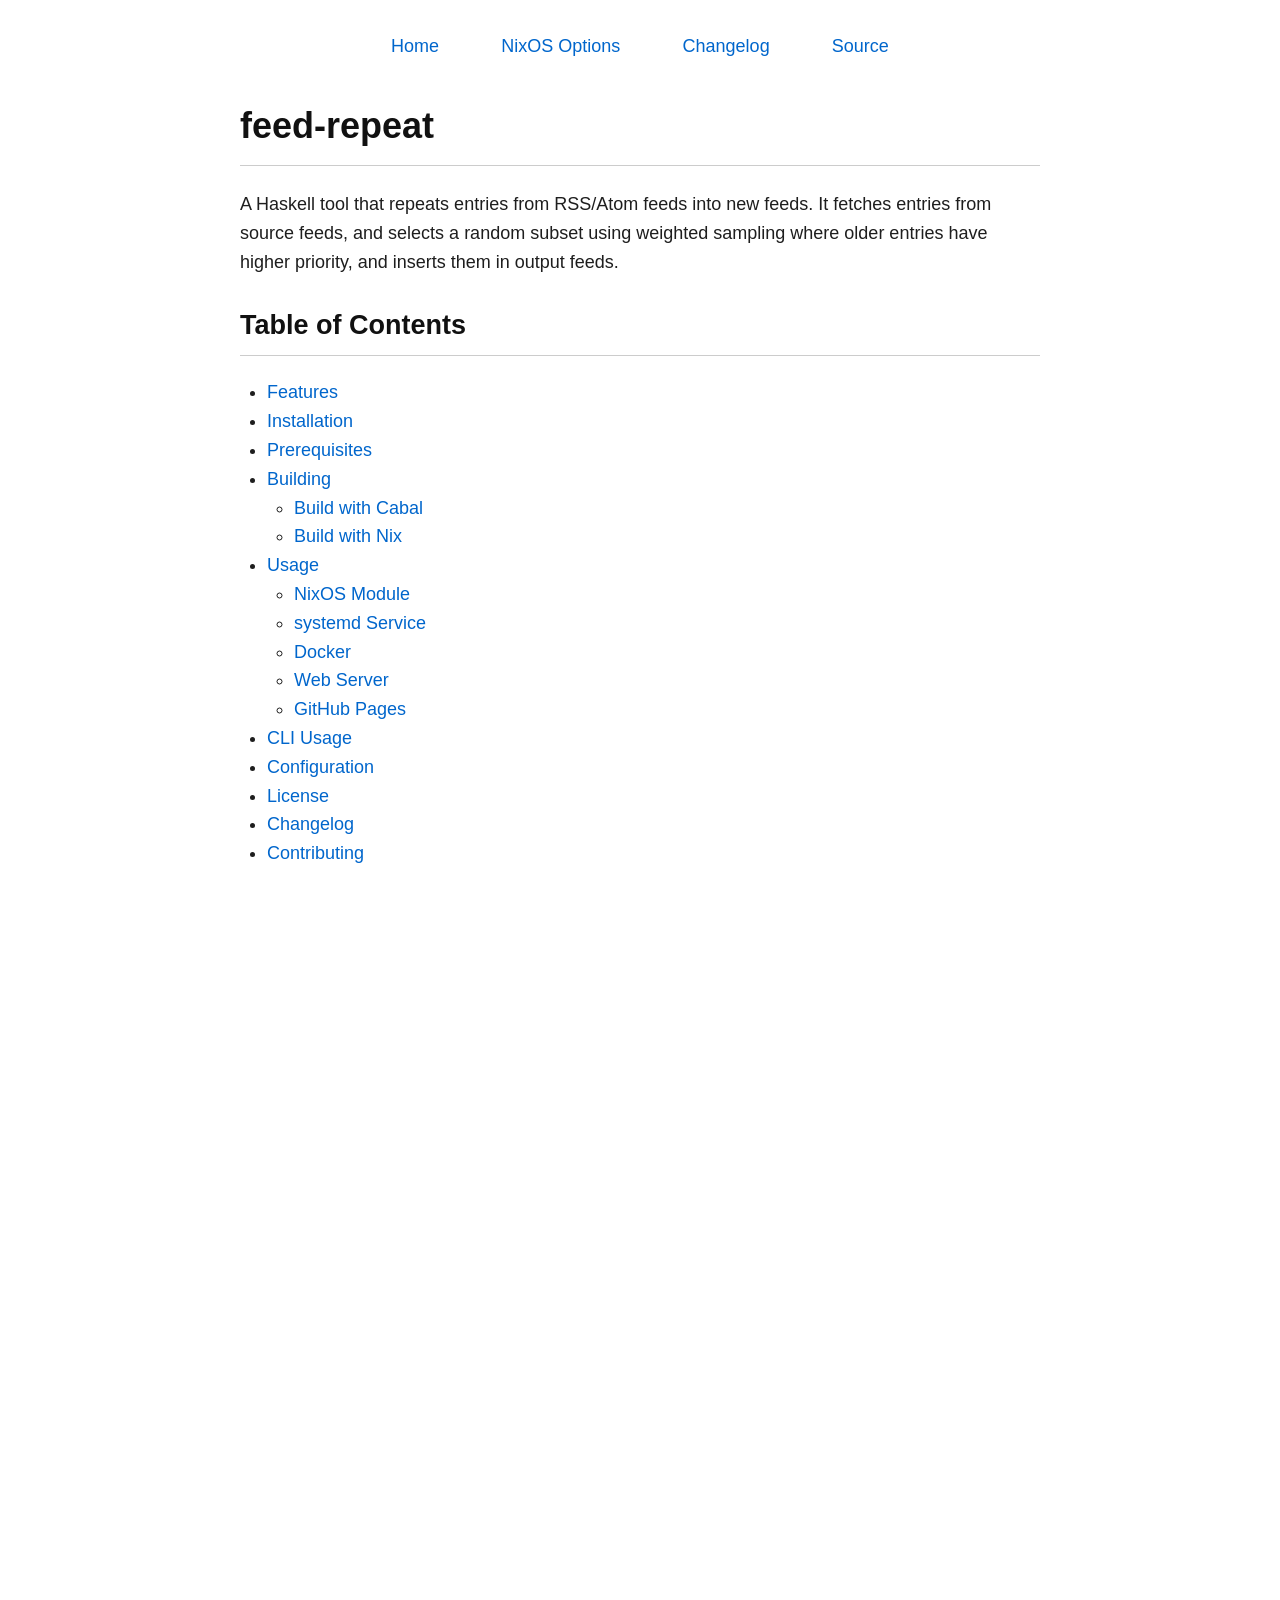
==== commit d712c93a: "Adds a GitHub Action workflow to generate and host feeds on GitHub Pages" ====
--- a/docs/index.html
+++ b/docs/index.html
@@ -113,6 +113,7 @@
 <li><a href="#using-as-a-systemd-service">systemd Service</a></li>
 <li><a href="#using-as-a-docker-image">Docker</a></li>
 <li><a href="#serving-feeds-with-a-web-server">Web Server</a></li>
+<li><a href="#hosting-on-github-pages">GitHub Pages</a></li>
 </ul></li>
 <li><a href="#cli-usage">CLI Usage</a></li>
 <li><a href="#configuration">Configuration</a></li>
@@ -134,7 +135,7 @@
 for AArch64 and AMD64 architectures in the releases. It is also
 available as a <a
 href="https://github.com/abhin4v/feed-repeat/pkgs/container/feed-repeat">Docker
-image</a> in the Github Container Repo.</p>
+image</a> in the GitHub Container Repo.</p>
 <h2 id="prerequisites">Prerequisites</h2>
 <p>This project is written in <a
 href="https://www.haskell.org/">Haskell</a>. You don’t need Haskell
@@ -170,8 +171,8 @@
 <span id="cb4-8"><a href="#cb4-8" aria-hidden="true" tabindex="-1"></a><span class="co"># Run the tool with example config</span></span>
 <span id="cb4-9"><a href="#cb4-9" aria-hidden="true" tabindex="-1"></a><span class="ex">run</span></span></code></pre></div>
 <h2 id="usage">Usage</h2>
-<p>This project can be used as a Nix module, a Systemd service or a
-Docker container.</p>
+<p>This project can be used as a Nix module, a Systemd service, a Docker
+container, or hosted on GitHub Pages.</p>
 <h3 id="using-as-a-nixos-module">Using as a NixOS Module</h3>
 <p>The project includes a NixOS module (<code>nix/module.nix</code>) for
 easy integration into NixOS systems. Import it in your
@@ -329,6 +330,12 @@
 <p>To serve the output feeds publicly, you can use any web server. Basic
 example configurations are provided for Nginx, Apache, and Caddy in the
 <code>configs</code> directory.</p>
+<h3 id="hosting-on-github-pages">Hosting on GitHub Pages</h3>
+<p>You can run and host <code>feed-repeat</code> on GitHub Actions and
+Pages: fork this repo, edit <code>config.yaml</code>, and let GitHub
+Actions publish your repeated feeds to GitHub Pages. See the full <a
+href="https://abhin4v.github.io/feed-repeat/hosting-on-github-pages.html">Hosting
+on GitHub Pages guide</a> for the step-by-step setup.</p>
 <h2 id="cli-usage">CLI Usage</h2>
 <div class="sourceCode" id="cb18"><pre
 class="sourceCode bash"><code class="sourceCode bash"><span id="cb18-1"><a href="#cb18-1" aria-hidden="true" tabindex="-1"></a><span class="ex">feed-repeat</span> <span class="at">--config</span> config.yaml <span class="at">--output-dir</span> ./output <span class="at">--cache-dir</span> ./cache</span></code></pre></div>
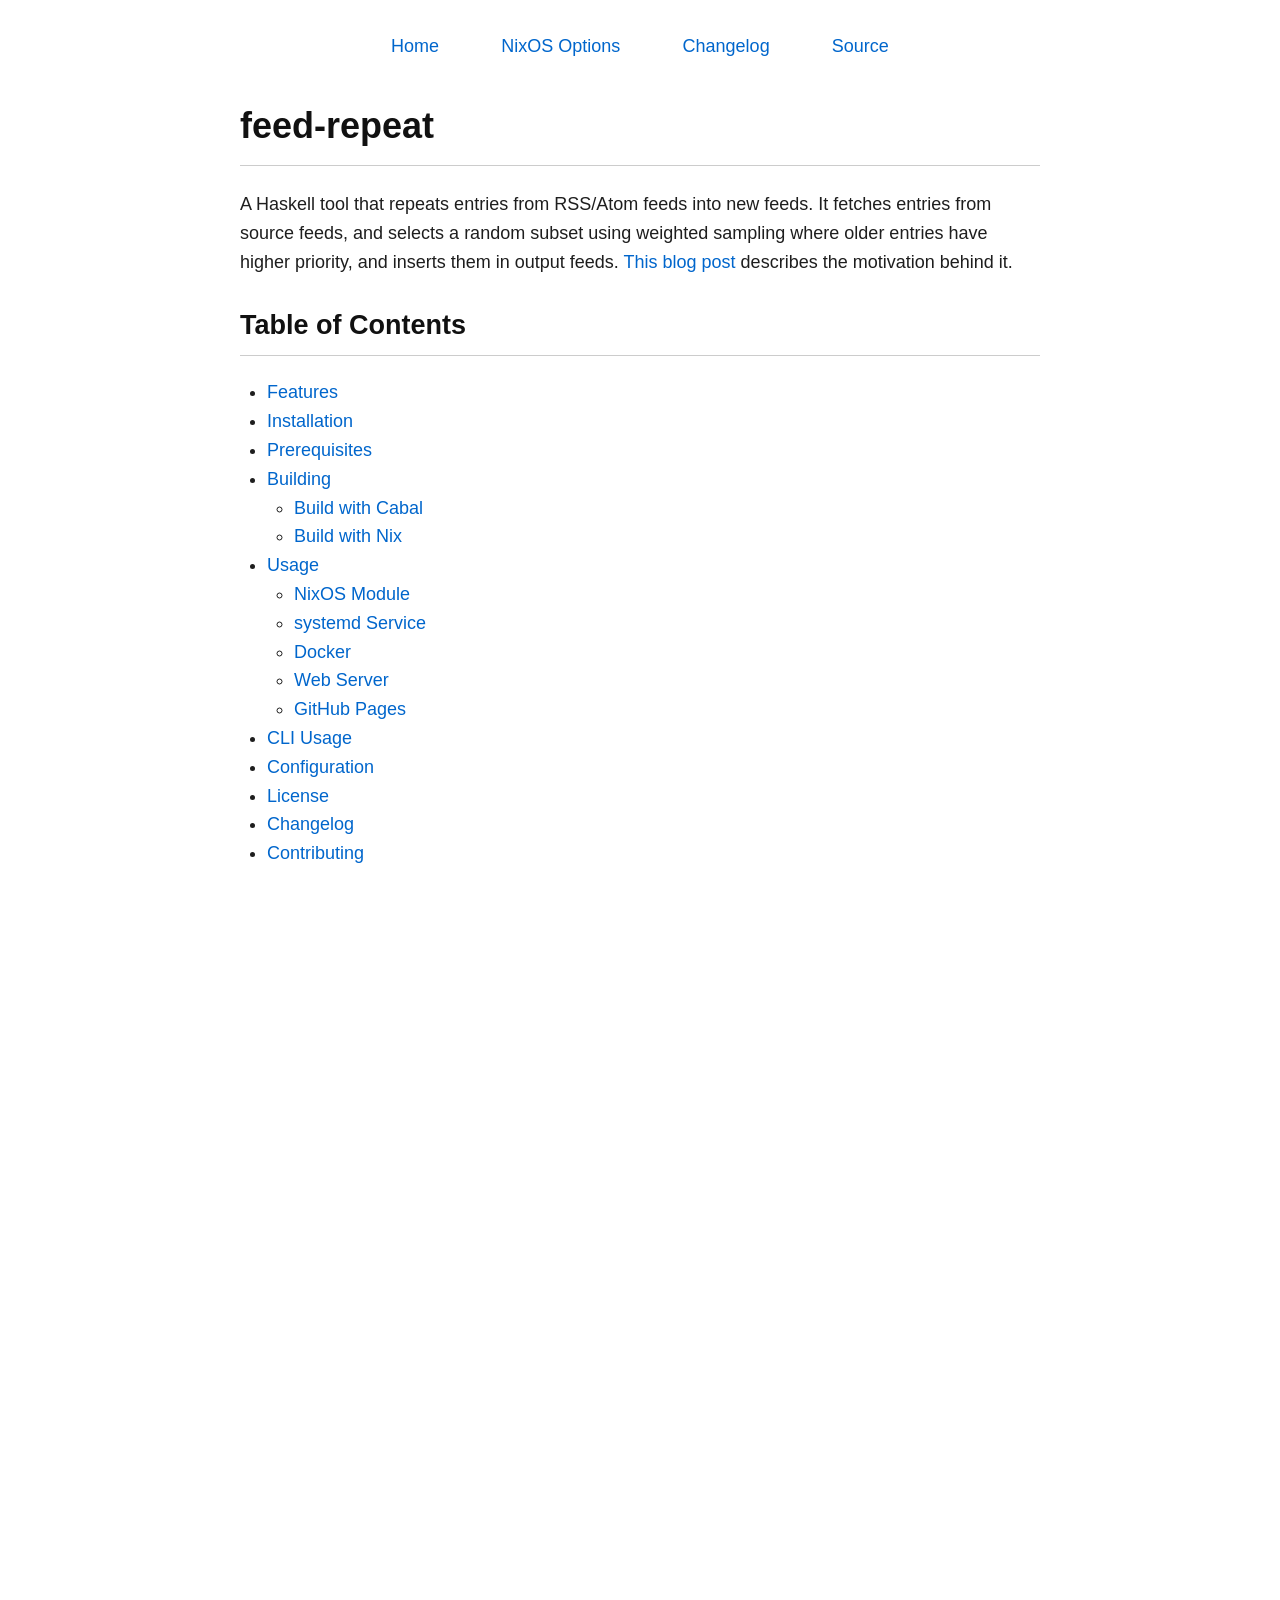
==== commit ccdedbdb: "Adds link to announcement blog post" ====
--- a/docs/index.html
+++ b/docs/index.html
@@ -96,7 +96,9 @@
 <p>A Haskell tool that repeats entries from RSS/Atom feeds into new
 feeds. It fetches entries from source feeds, and selects a random subset
 using weighted sampling where older entries have higher priority, and
-inserts them in output feeds.</p>
+inserts them in output feeds. <a
+href="https://abhinavsarkar.net/notes/2026-feed-repeat/">This blog
+post</a> describes the motivation behind it.</p>
 <h2 id="table-of-contents">Table of Contents</h2>
 <ul>
 <li><a href="#features">Features</a></li>
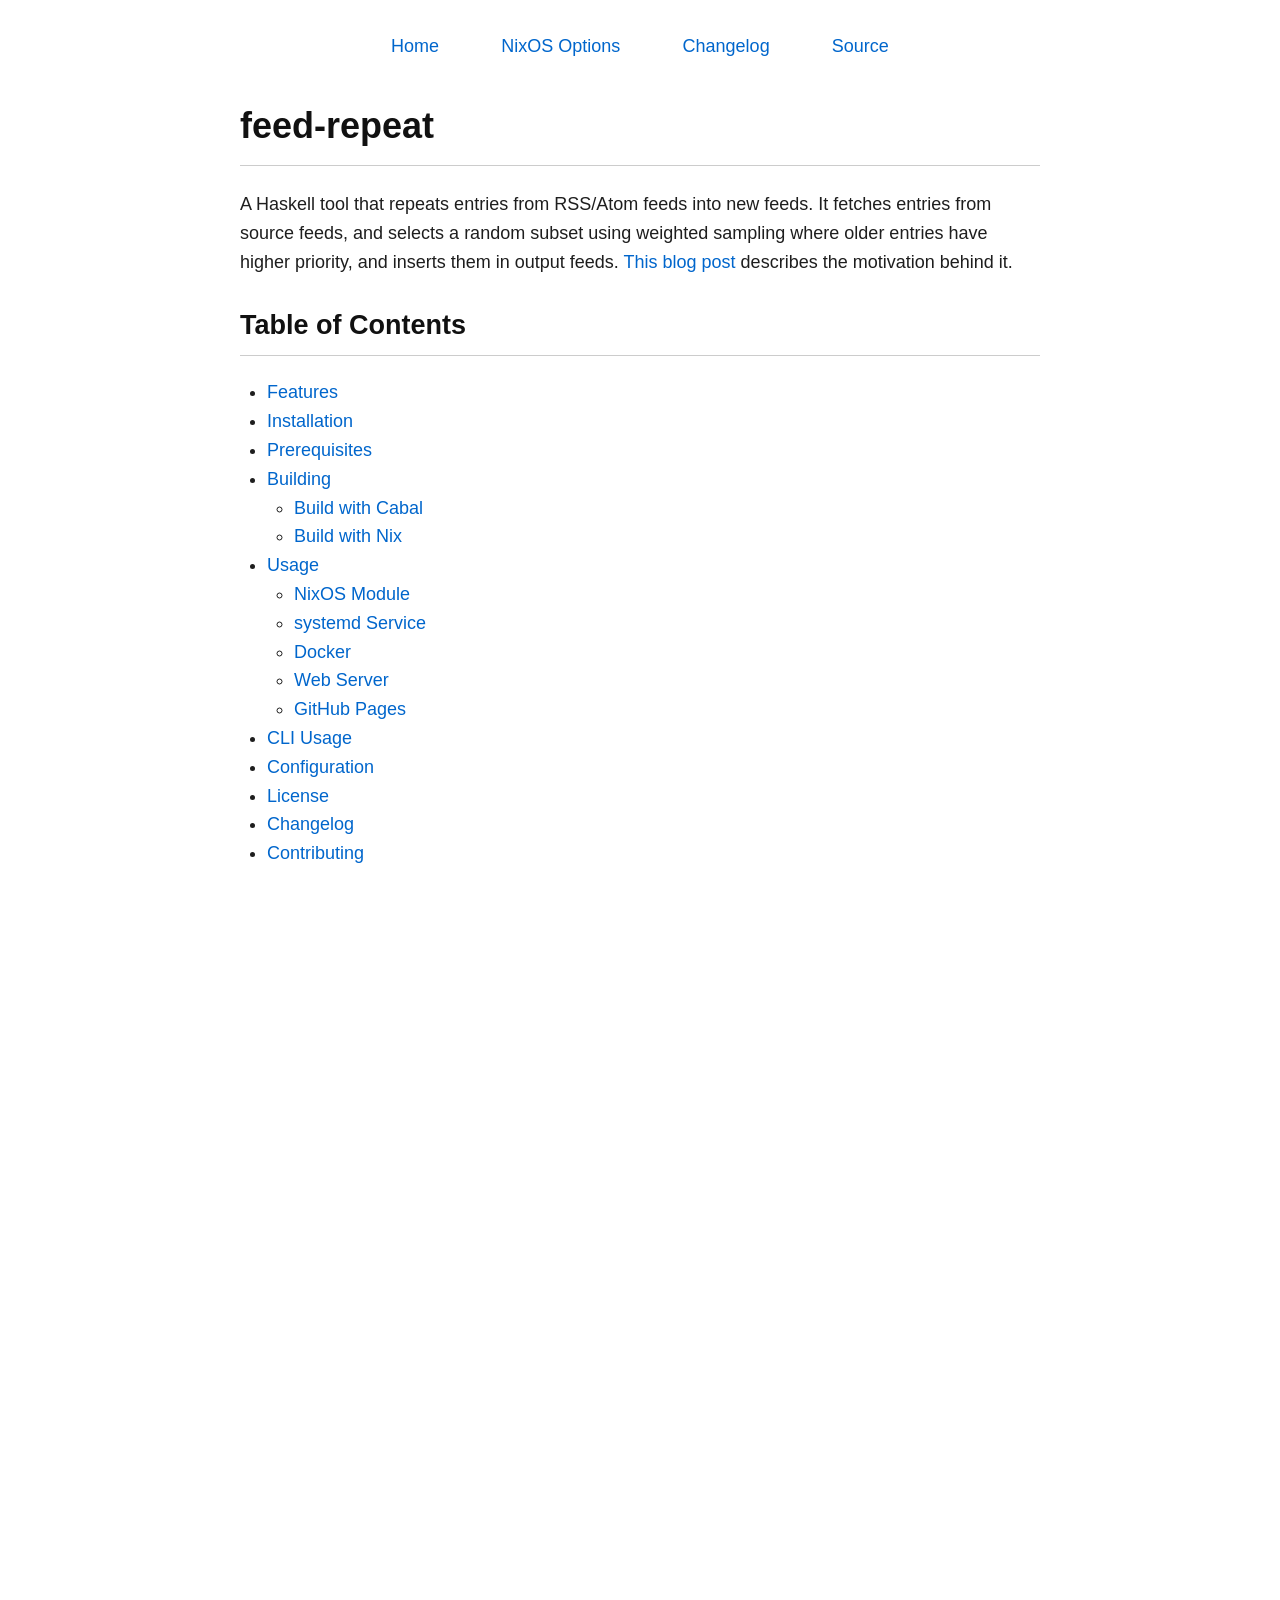
==== commit 0784f2d7: "Updates README" ====
--- a/docs/index.html
+++ b/docs/index.html
@@ -130,12 +130,14 @@
 <li>Caches fetched feeds to handle source feed unavailability.</li>
 <li>Filters entries by minimum age to avoid repeating recent
 content.</li>
+<li>Allows passthrough of new entries via a config.</li>
 <li>Supports RSS, Atom and RDF feed formats.</li>
 </ul>
 <h2 id="installation">Installation</h2>
-<p><code>feed-repeat</code> is available as statically-linked binaries
-for AArch64 and AMD64 architectures in the releases. It is also
-available as a <a
+<p>feed-repeat is available as statically-linked binaries for AArch64
+and AMD64 architectures in the <a
+href="https://github.com/abhin4v/feed-repeat/releases/latest">releases</a>.
+It is also available as a <a
 href="https://github.com/abhin4v/feed-repeat/pkgs/container/feed-repeat">Docker
 image</a> in the GitHub Container Repo.</p>
 <h2 id="prerequisites">Prerequisites</h2>
@@ -145,7 +147,7 @@
 build tools installed to build it.</p>
 <p>The easiest way to install Haskell is via <a
 href="https://www.haskell.org/ghcup/">GHCup</a>. Run GHCup to install
-GHC (9.10+) and Cabal (3.4+). Alternatively, check your system’s package
+GHC (9.10+) and Cabal. Alternatively, check your system’s package
 manager for pre-built packages.</p>
 <p><a href="https://nixos.org">Nix</a> is optional. It is required for
 <code>nix</code> builds and NixOS module support.</p>
@@ -156,11 +158,12 @@
 <span id="cb1-2"><a href="#cb1-2" aria-hidden="true" tabindex="-1"></a><span class="bu">cd</span> feed-repeat</span></code></pre></div>
 <h3 id="build-with-cabal">Build with Cabal</h3>
 <div class="sourceCode" id="cb2"><pre
-class="sourceCode bash"><code class="sourceCode bash"><span id="cb2-1"><a href="#cb2-1" aria-hidden="true" tabindex="-1"></a><span class="ex">cabal</span> build</span></code></pre></div>
+class="sourceCode bash"><code class="sourceCode bash"><span id="cb2-1"><a href="#cb2-1" aria-hidden="true" tabindex="-1"></a><span class="ex">cabal</span> update</span>
+<span id="cb2-2"><a href="#cb2-2" aria-hidden="true" tabindex="-1"></a><span class="ex">cabal</span> build</span></code></pre></div>
 <h3 id="build-with-nix">Build with Nix</h3>
 <p>Enter the Nix shell:</p>
 <div class="sourceCode" id="cb3"><pre
-class="sourceCode bash"><code class="sourceCode bash"><span id="cb3-1"><a href="#cb3-1" aria-hidden="true" tabindex="-1"></a><span class="ex">nix-shell</span></span></code></pre></div>
+class="sourceCode bash"><code class="sourceCode bash"><span id="cb3-1"><a href="#cb3-1" aria-hidden="true" tabindex="-1"></a><span class="ex">nix-shell</span> <span class="at">--arg</span> devTools false</span></code></pre></div>
 <p>Run the scripts available in Nix shell:</p>
 <div class="sourceCode" id="cb4"><pre
 class="sourceCode bash"><code class="sourceCode bash"><span id="cb4-1"><a href="#cb4-1" aria-hidden="true" tabindex="-1"></a><span class="co"># Build the project</span></span>
@@ -168,7 +171,7 @@
 <span id="cb4-3"><a href="#cb4-3" aria-hidden="true" tabindex="-1"></a></span>
 <span id="cb4-4"><a href="#cb4-4" aria-hidden="true" tabindex="-1"></a><span class="co"># Build a static binary</span></span>
 <span id="cb4-5"><a href="#cb4-5" aria-hidden="true" tabindex="-1"></a><span class="ex">build-static</span> x86_64</span>
-<span id="cb4-6"><a href="#cb4-6" aria-hidden="true" tabindex="-1"></a><span class="co"># or build-static aarch64</span></span>
+<span id="cb4-6"><a href="#cb4-6" aria-hidden="true" tabindex="-1"></a><span class="ex">build-static</span> aarch64</span>
 <span id="cb4-7"><a href="#cb4-7" aria-hidden="true" tabindex="-1"></a></span>
 <span id="cb4-8"><a href="#cb4-8" aria-hidden="true" tabindex="-1"></a><span class="co"># Run the tool with example config</span></span>
 <span id="cb4-9"><a href="#cb4-9" aria-hidden="true" tabindex="-1"></a><span class="ex">run</span></span></code></pre></div>
@@ -251,7 +254,8 @@
 <div class="sourceCode" id="cb11"><pre
 class="sourceCode bash"><code class="sourceCode bash"><span id="cb11-1"><a href="#cb11-1" aria-hidden="true" tabindex="-1"></a><span class="ex">cabal</span> install <span class="at">--installdir</span><span class="op">=</span>/tmp <span class="at">--install-method</span><span class="op">=</span>copy <span class="at">--overwrite-policy</span><span class="op">=</span>always</span>
 <span id="cb11-2"><a href="#cb11-2" aria-hidden="true" tabindex="-1"></a><span class="fu">sudo</span> install <span class="at">-D</span> <span class="at">-m</span> 0755 /tmp/feed-repeat /usr/local/bin/feed-repeat</span></code></pre></div>
-<p>Or use the binaries available for download.</p></li>
+<p>Or use the binaries available for <a
+href="https://github.com/abhin4v/feed-repeat/releases/latest">download</a>.</p></li>
 <li><p>Install the timer unit:</p>
 <div class="sourceCode" id="cb12"><pre
 class="sourceCode bash"><code class="sourceCode bash"><span id="cb12-1"><a href="#cb12-1" aria-hidden="true" tabindex="-1"></a><span class="fu">sudo</span> cp configs/feed-repeat.timer /etc/systemd/system/</span></code></pre></div></li>
@@ -350,7 +354,7 @@
 <li><code>--cache-dir DIR</code>: Directory where cached Atom files will
 be stored (default: current directory).</li>
 <li><code>--user-agent STRING</code>: User-Agent header to send in HTTP
-requests (default: ‘feed-repeat’).</li>
+requests (default: feed-repeat/$version).</li>
 <li><code>--validate</code>: Only validate the config file and
 exit.</li>
 <li><code>--verbose</code>: Enable all logging.</li>
@@ -381,7 +385,9 @@
 <h2 id="changelog">Changelog</h2>
 <p>See <a href="CHANGELOG.html">CHANGELOG</a>.</p>
 <h2 id="contributing">Contributing</h2>
-<p>I consider this is a done software. Maybe some day when <a
+<p>I consider feed-repeat a <a
+href="https://rosswintle.uk/2025/10/software-can-be-finished/">Finished
+Software</a>. Maybe some day when <a
 href="https://www.jsonfeed.org/">JSONFeed</a> gets popular, I’d consider
 adding support for it. Other than that, I don’t foresee adding any new
 features. I’ll keep doing bugfixes, security fixes and dependency
@@ -389,9 +395,10 @@
 <p>Please feel free to create an issue if you find a bug. I’m not
 inclined to accept pull requests unless there is a very compelling
 reason.</p>
-<p>Disclaimer: This is a personal project. The views, code, and opinions
-expressed here are my own and do not represent those of my current or
-past employers.</p>
+<h2 id="disclaimer">Disclaimer</h2>
+<p>This is a personal project. The views, code, and opinions expressed
+here are my own and do not represent those of my current or past
+employers.</p>
 <footer>Made with <a href="https://www.haskell.org/">Haskell</a> by <a href="https://abhinavsarkar.net/">Abhinav Sarkar</a></footer>
 </body>
 </html>
